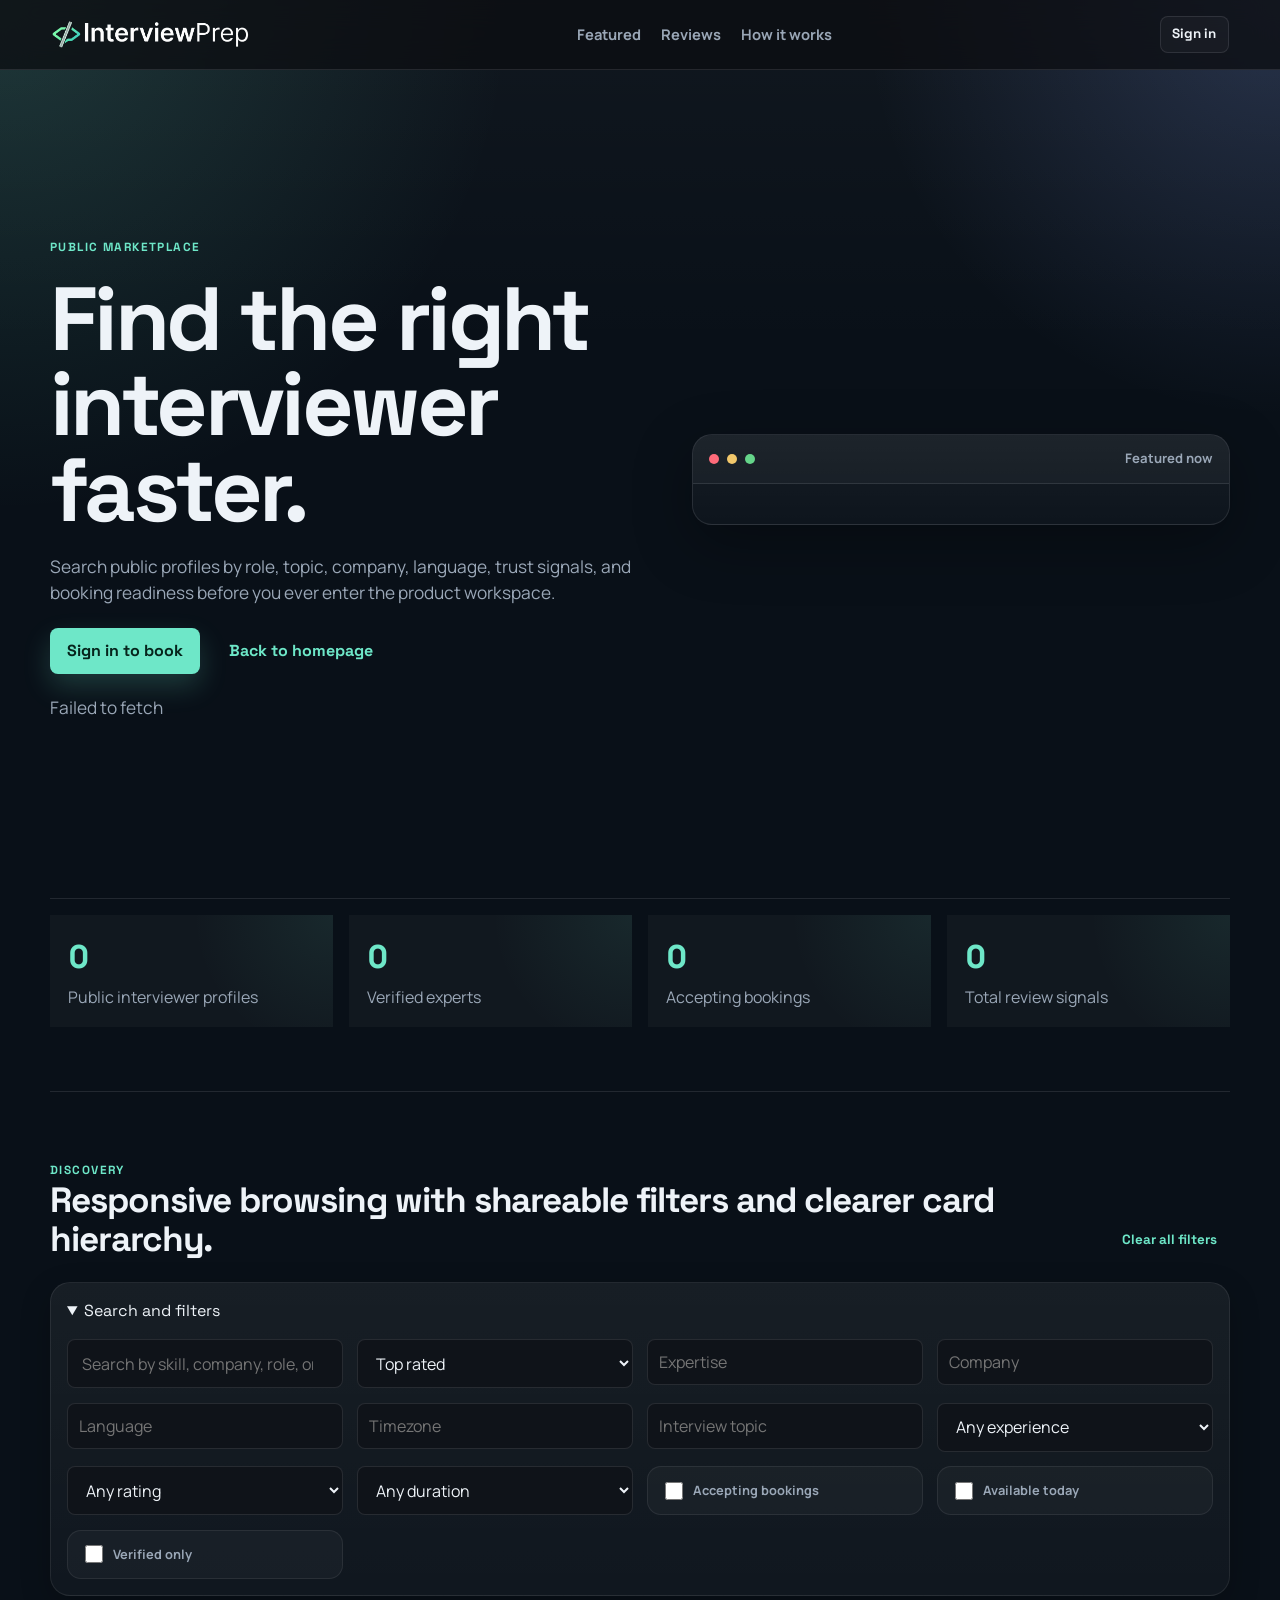
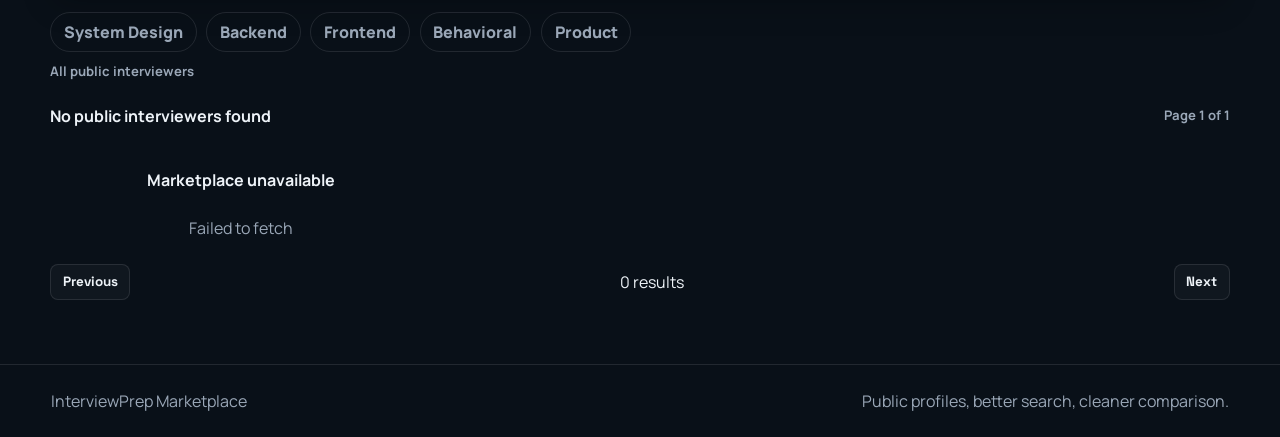
==== frontend/marketplace.html @ 0efba1d3 "implement marketplace polish and public platform improvements" ====
<!DOCTYPE html>
<html lang="en">
<head>
  <meta charset="UTF-8" />
  <meta name="viewport" content="width=device-width, initial-scale=1.0" />
  <title>InterviewPrep Marketplace | Browse Public Interviewers</title>
  <meta name="description" content="Search public interviewer profiles by expertise, company, language, availability, and trust signals." />
  <meta name="robots" content="index,follow" />
  <meta property="og:type" content="website" />
  <meta property="og:title" content="InterviewPrep Marketplace | Browse Public Interviewers" />
  <meta property="og:description" content="Search public interviewer profiles by expertise, company, language, availability, and trust signals." />
  <meta property="og:image" content="assets/brand/interviewprep-logo.png" />
  <meta name="twitter:card" content="summary_large_image" />
  <meta name="twitter:title" content="InterviewPrep Marketplace | Browse Public Interviewers" />
  <meta name="twitter:description" content="Search public interviewer profiles by expertise, company, language, availability, and trust signals." />
  <meta name="twitter:image" content="assets/brand/interviewprep-logo.png" />
  <link rel="canonical" href="https://interview-platform-frontend.onrender.com/marketplace.html" />
  <link rel="icon" type="image/png" sizes="32x32" href="assets/brand/favicon-32.png" />
  <link rel="apple-touch-icon" href="assets/brand/apple-touch-icon.png" />
  <link rel="preconnect" href="https://fonts.googleapis.com" />
  <link rel="preconnect" href="https://fonts.gstatic.com" crossorigin />
  <link rel="stylesheet" href="https://fonts.googleapis.com/css2?family=Manrope:wght@400;500;600;700;800&family=Space+Grotesk:wght@500;700&display=swap" />
  <link rel="stylesheet" href="css/style.css" />
</head>
<body class="public-shell public-marketplace-page">
  <header class="public-nav">
    <a class="brand" href="index.html" aria-label="InterviewPrep home">
      <img class="brand-logo brand-logo-nav" src="assets/brand/interviewprep-logo.png" alt="InterviewPrep" width="1503" height="236" />
    </a>
    <nav class="public-links" aria-label="Primary">
      <a href="index.html#featured">Featured</a>
      <a href="index.html#reviews">Reviews</a>
      <a href="index.html#how">How it works</a>
    </nav>
    <a class="btn btn-outline btn-sm" href="index.html#auth">Sign in</a>
  </header>

  <main>
    <section class="public-hero marketplace-hero">
      <div class="hero-copy">
        <div class="eyebrow">Public marketplace</div>
        <h1>Find the right interviewer faster.</h1>
        <p>Search public profiles by role, topic, company, language, trust signals, and booking readiness before you ever enter the product workspace.</p>
        <div class="hero-actions">
          <a class="btn btn-primary" href="index.html#auth">Sign in to book</a>
          <a class="btn btn-ghost" href="index.html">Back to homepage</a>
        </div>
        <p class="availability-muted" id="marketplace-hero-note">Loading public marketplace summary.</p>
      </div>
      <div class="hero-product landing-product-shell">
        <div class="preview-toolbar">
          <span></span><span></span><span></span>
          <strong>Featured now</strong>
        </div>
        <div class="preview-grid landing-preview-grid" id="marketplace-hero-preview"></div>
      </div>
    </section>

    <section class="public-band marketplace-stats-band">
      <div class="stats-grid marketplace-stat-grid">
        <div class="stat-card"><span id="marketplace-stat-public">0</span><p>Public interviewer profiles</p></div>
        <div class="stat-card"><span id="marketplace-stat-verified">0</span><p>Verified experts</p></div>
        <div class="stat-card"><span id="marketplace-stat-available">0</span><p>Accepting bookings</p></div>
        <div class="stat-card"><span id="marketplace-stat-reviews">0</span><p>Total review signals</p></div>
      </div>
    </section>

    <section class="public-band marketplace-results-band">
      <div class="section-heading split-heading">
        <div>
          <span class="eyebrow">Discovery</span>
          <h2>Responsive browsing with shareable filters and clearer card hierarchy.</h2>
        </div>
        <button class="btn btn-ghost btn-sm" type="button" onclick="clearMarketplaceFilters()">Clear all filters</button>
      </div>

      <details class="marketplace-filter-shell" open>
        <summary>Search and filters</summary>
        <div class="marketplace-filter-grid">
          <input id="marketplace-search" type="search" placeholder="Search by skill, company, role, or name" />
          <select id="marketplace-sort">
            <option value="top-rated">Top rated</option>
            <option value="most-experienced">Most experienced</option>
            <option value="most-active">Most active</option>
            <option value="newest">Newest</option>
          </select>
          <input id="filter-expertise" type="hidden" aria-label="Expertise" />
          <input id="filter-company" type="hidden" aria-label="Company" />
          <input id="filter-language" type="hidden" aria-label="Language" />
          <input id="filter-timezone" type="hidden" aria-label="Timezone" />
          <input id="filter-topic" type="hidden" aria-label="Interview topic" />
          <select id="filter-years">
            <option value="">Any experience</option>
            <option value="1">1+ years</option>
            <option value="3">3+ years</option>
            <option value="5">5+ years</option>
            <option value="8">8+ years</option>
            <option value="10">10+ years</option>
          </select>
          <select id="filter-rating">
            <option value="">Any rating</option>
            <option value="4">4+ stars</option>
            <option value="4.5">4.5+ stars</option>
            <option value="5">5 stars</option>
          </select>
          <select id="filter-duration">
            <option value="">Any duration</option>
            <option value="30">30 min</option>
            <option value="45">45 min</option>
            <option value="60">60 min</option>
          </select>
          <label class="check-row"><input id="filter-available" type="checkbox" /> Accepting bookings</label>
          <label class="check-row"><input id="filter-available-today" type="checkbox" /> Available today</label>
          <label class="check-row"><input id="filter-verified" type="checkbox" /> Verified only</label>
        </div>
      </details>

      <div class="marketplace-shortcuts" id="marketplace-shortcuts"></div>
      <div class="filter-chip-row" id="marketplace-active-filters"></div>

      <div class="marketplace-results-head">
        <strong id="marketplace-result-summary">Loading marketplace</strong>
        <span class="filter-match-note" id="marketplace-page-label">Page 1 of 1</span>
      </div>

      <div id="public-marketplace-grid" class="interviewer-grid marketplace-grid skeleton-grid"></div>

      <div class="pagination-row">
        <button class="btn btn-outline btn-sm" type="button" onclick="changeMarketplacePage(-1)">Previous</button>
        <span id="marketplace-page-label-bottom">Browse public interviewers</span>
        <button class="btn btn-outline btn-sm" type="button" onclick="changeMarketplacePage(1)">Next</button>
      </div>
    </section>
  </main>

  <footer class="public-footer">
    <span>InterviewPrep Marketplace</span>
    <span>Public profiles, better search, cleaner comparison.</span>
  </footer>

  <script src="js/env.js"></script>
  <script src="js/public-common.js"></script>
  <script src="js/formControls.js"></script>
  <script src="js/public-marketplace.js"></script>
</body>
</html>
---- frontend/css/style.css ----
*,
*::before,
*::after {
  box-sizing: border-box;
}

:root {
  --bg: #0c0e12;
  --surface: #141820;
  --surface-2: #1b212b;
  --surface-3: #222a35;
  --surface-4: #283140;
  --line: rgba(232, 238, 247, 0.11);
  --text: #eef3f8;
  --muted: #9aa7b7;
  --faint: #6f7b8c;
  --accent: #6ee7c8;
  --accent-2: #8aa7ff;
  --gold: #f2c86b;
  --danger: #ff6b7a;
  --success: #65d58a;
  --radius: 8px;
  --radius-lg: 14px;
  --transition-fast: 0.18s ease;
  --transition-base: 0.24s ease;
  --panel-padding: clamp(1rem, 1.2vw, 1.25rem);
  --shadow: 0 18px 60px rgba(0, 0, 0, 0.32);
  --shadow-soft: 0 10px 30px rgba(0, 0, 0, 0.22);
}

html {
  scroll-behavior: smooth;
}

body {
  margin: 0;
  min-height: 100vh;
  background:
    linear-gradient(180deg, rgba(110, 231, 200, 0.06), transparent 34rem),
    var(--bg);
  color: var(--text);
  font-family: Inter, system-ui, -apple-system, BlinkMacSystemFont, "Segoe UI", sans-serif;
  line-height: 1.5;
  overflow-x: hidden;
  text-rendering: optimizeLegibility;
}

body.shell-locked {
  overflow: hidden;
}

button,
input,
select,
textarea {
  font: inherit;
}

button,
a {
  -webkit-tap-highlight-color: transparent;
}

a {
  color: inherit;
  text-decoration: none;
}

h1,
h2,
h3,
p {
  margin: 0;
}

h1 {
  font-size: clamp(2.6rem, 7vw, 5.7rem);
  line-height: 0.95;
  letter-spacing: 0;
}

h2 {
  font-size: clamp(1.35rem, 3vw, 2.2rem);
  line-height: 1.12;
  letter-spacing: 0;
}

h3 {
  font-size: 1rem;
  letter-spacing: 0;
}

p,
small {
  color: var(--muted);
}

small {
  line-height: 1.45;
}

input,
select,
textarea {
  width: 100%;
  min-height: 44px;
  color: var(--text);
  background: #0f1319;
  border: 1px solid var(--line);
  border-radius: var(--radius);
  padding: 0.72rem 0.85rem;
  outline: none;
  transition: border-color var(--transition-fast), box-shadow var(--transition-fast), background var(--transition-fast);
}

textarea {
  min-height: 104px;
  resize: vertical;
}

input:focus,
select:focus,
textarea:focus {
  border-color: rgba(110, 231, 200, 0.7);
  box-shadow: 0 0 0 3px rgba(110, 231, 200, 0.12);
}

.password-field {
  position: relative;
}

.password-field input {
  padding-right: 3rem;
}

.password-toggle {
  position: absolute;
  top: 50%;
  right: 0.45rem;
  width: 38px;
  min-height: 38px;
  display: inline-grid;
  place-items: center;
  border: 0;
  border-radius: 999px;
  background: transparent;
  color: var(--muted);
  cursor: pointer;
  transform: translateY(-50%);
}

.password-toggle:hover,
.password-toggle:focus-visible,
.password-toggle[aria-pressed="true"] {
  color: var(--accent);
  background: rgba(255,255,255,0.07);
}

.password-toggle svg {
  width: 20px;
  height: 20px;
  fill: none;
  stroke: currentColor;
  stroke-linecap: round;
  stroke-linejoin: round;
  stroke-width: 1.8;
}

label {
  display: block;
  color: var(--muted);
  font-size: 0.8rem;
  font-weight: 700;
  margin-bottom: 0.38rem;
}

.btn {
  min-height: 40px;
  display: inline-flex;
  align-items: center;
  justify-content: center;
  gap: 0.45rem;
  padding: 0.62rem 1rem;
  border: 1px solid transparent;
  border-radius: var(--radius);
  color: var(--text);
  background: transparent;
  cursor: pointer;
  font-weight: 800;
  transition: transform var(--transition-fast), border-color var(--transition-fast), background var(--transition-fast), box-shadow var(--transition-fast), color var(--transition-fast), opacity var(--transition-fast);
  white-space: nowrap;
}

.btn:hover,
.icon-btn:hover,
.nav-link:hover,
.chip:hover,
.mini-interviewer:hover {
  transform: translateY(-1px);
}

.btn:focus-visible,
.icon-btn:focus-visible,
.nav-link:focus-visible,
.chip:focus-visible,
.bottom-nav button:focus-visible,
input:focus-visible,
select:focus-visible,
textarea:focus-visible {
  outline: 2px solid rgba(110, 231, 200, 0.72);
  outline-offset: 2px;
}

.btn:disabled,
.icon-btn:disabled,
.chip:disabled {
  cursor: not-allowed;
  opacity: 0.62;
  transform: none;
  box-shadow: none;
}

.btn-primary {
  background: var(--accent);
  color: #06241c;
  box-shadow: 0 12px 28px rgba(110, 231, 200, 0.2);
}

.btn-outline {
  border-color: var(--line);
  background: rgba(255, 255, 255, 0.03);
}

.btn-ghost {
  color: var(--accent);
}

.btn-danger {
  background: rgba(255, 107, 122, 0.16);
  color: #ff9aa4;
  border-color: rgba(255, 107, 122, 0.25);
}

.btn-success {
  background: rgba(101, 213, 138, 0.18);
  color: #a3efbc;
  border-color: rgba(101, 213, 138, 0.27);
}

.btn-sm {
  min-height: 34px;
  padding: 0.45rem 0.72rem;
  font-size: 0.84rem;
}

.btn-full {
  width: 100%;
}

.icon-btn {
  position: relative;
  width: 40px;
  height: 40px;
  display: inline-flex;
  align-items: center;
  justify-content: center;
  border: 1px solid var(--line);
  border-radius: var(--radius);
  background: rgba(255, 255, 255, 0.04);
  color: var(--text);
  cursor: pointer;
  transition: transform var(--transition-fast), border-color var(--transition-fast), background var(--transition-fast), color var(--transition-fast);
}

.btn-primary:hover,
.btn-primary:focus-visible {
  background: #84eed4;
  box-shadow: 0 14px 32px rgba(110, 231, 200, 0.24);
}

.btn-outline:hover,
.btn-outline:focus-visible,
.btn-ghost:hover,
.btn-ghost:focus-visible,
.icon-btn:hover,
.icon-btn:focus-visible,
.chip:hover,
.chip:focus-visible,
.nav-link:hover,
.nav-link:focus-visible {
  border-color: rgba(110, 231, 200, 0.24);
  background: rgba(255, 255, 255, 0.06);
}

.brand {
  display: inline-flex;
  align-items: center;
  gap: 0.7rem;
  font-weight: 900;
  min-width: 0;
}

.brand-logo,
.brand-logo-mark {
  display: block;
  object-fit: contain;
  max-width: 100%;
  flex-shrink: 0;
  image-rendering: -webkit-optimize-contrast;
}

.brand-logo-nav {
  width: clamp(152px, 16vw, 198px);
  height: auto;
}

.brand-logo-sidebar {
  width: min(188px, 100%);
  height: auto;
}

.brand-logo-auth {
  width: min(252px, 100%);
  height: auto;
}

.brand-logo-mark {
  width: 40px;
  height: 40px;
  border-radius: 0;
  box-shadow: none;
}

.brand-mark,
.avatar {
  width: 40px;
  height: 40px;
  display: inline-flex;
  align-items: center;
  justify-content: center;
  position: relative;
  overflow: hidden;
  flex-shrink: 0;
  border-radius: var(--radius);
  background: linear-gradient(135deg, var(--accent), var(--gold));
  color: #101217;
  font-weight: 900;
}

.avatar-fallback {
  width: 100%;
  height: 100%;
  display: inline-flex;
  align-items: center;
  justify-content: center;
}

.avatar img {
  position: absolute;
  inset: 0;
  width: 100%;
  height: 100%;
  object-fit: cover;
  display: block;
}

.avatar.large {
  width: 76px;
  height: 76px;
  font-size: 1.35rem;
}

.avatar-profile {
  width: 112px;
  height: 112px;
  border-radius: 18px;
  font-size: 1.65rem;
  box-shadow: 0 18px 36px rgba(0, 0, 0, 0.28), 0 0 0 1px rgba(255,255,255,0.08);
}

.avatar-booking {
  width: 72px;
  height: 72px;
  border-radius: 16px;
  font-size: 1.25rem;
}

.avatar-compact {
  width: 48px;
  height: 48px;
}

.eyebrow {
  color: var(--accent);
  text-transform: uppercase;
  font-size: 0.74rem;
  font-weight: 900;
  letter-spacing: 0.12em;
}

.badge {
  display: inline-flex;
  align-items: center;
  width: fit-content;
  border-radius: 999px;
  padding: 0.25rem 0.58rem;
  font-size: 0.72rem;
  font-weight: 900;
}

.badge-purple { background: rgba(138, 167, 255, 0.17); color: #b8c7ff; }
.badge-green { background: rgba(101, 213, 138, 0.17); color: #a1efbb; }
.badge-yellow { background: rgba(242, 200, 107, 0.17); color: #f6d895; }
.badge-red { background: rgba(255, 107, 122, 0.17); color: #ffa2ac; }
.badge-gray { background: rgba(154, 167, 183, 0.13); color: #c1c9d4; }

.alert {
  display: none;
  padding: 0.75rem 0.85rem;
  border-radius: var(--radius);
  border: 1px solid var(--line);
  margin-bottom: 1rem;
}

.alert.show {
  display: block;
}

.alert-error { color: #ffadb6; background: rgba(255, 107, 122, 0.12); border-color: rgba(255, 107, 122, 0.25); }
.alert-success { color: #a9f0c1; background: rgba(101, 213, 138, 0.11); border-color: rgba(101, 213, 138, 0.24); }

.spinner {
  width: 16px;
  height: 16px;
  border: 2px solid rgba(0, 0, 0, 0.18);
  border-top-color: currentColor;
  border-radius: 50%;
  animation: spin 0.7s linear infinite;
}

@keyframes spin { to { transform: rotate(360deg); } }

/* Public page */
.public-shell {
  overflow-x: hidden;
}

.public-nav {
  position: sticky;
  top: 0;
  z-index: 20;
  display: flex;
  align-items: center;
  justify-content: space-between;
  gap: 1rem;
  padding: 1rem clamp(1rem, 4vw, 4rem);
  backdrop-filter: blur(16px);
  background: rgba(12, 14, 18, 0.76);
  border-bottom: 1px solid var(--line);
}

.public-links {
  display: flex;
  gap: 1.25rem;
  color: var(--muted);
  font-weight: 700;
  font-size: 0.92rem;
}

.public-hero,
.public-band,
.auth-section {
  width: min(1180px, calc(100% - 2rem));
  margin: 0 auto;
}

.public-hero {
  min-height: calc(100vh - 72px);
  display: grid;
  grid-template-columns: minmax(0, 1.05fr) minmax(320px, 0.95fr);
  gap: 3rem;
  align-items: center;
  padding: 5rem 0;
}

.hero-copy {
  display: grid;
  gap: 1.35rem;
}

.hero-copy p {
  max-width: 660px;
  font-size: 1.08rem;
}

.hero-actions,
.hero-metrics,
.topbar-actions,
.session-actions,
.card-actions,
.pagination-row {
  display: flex;
  align-items: center;
  gap: 0.75rem;
  flex-wrap: wrap;
}

.pagination-row {
  justify-content: space-between;
}

.hero-metrics {
  padding-top: 1rem;
  color: var(--muted);
}

.hero-metrics strong {
  color: var(--text);
  margin-right: 0.3rem;
}

.hero-product,
.auth-card,
.panel,
.featured-card,
.pricing-row > div,
.session-card,
.interviewer-card,
.modal-card {
  background: linear-gradient(180deg, rgba(255,255,255,0.055), rgba(255,255,255,0.025));
  border: 1px solid var(--line);
  border-radius: var(--radius);
  box-shadow: var(--shadow);
}

.panel,
.session-card,
.interviewer-card,
.featured-card,
.pricing-row > div,
.notification-item,
.mini-interviewer,
.mini-card,
.availability-form-card,
.availability-content-card,
.availability-slot-card,
.availability-preference-card,
.availability-summary-card,
.availability-item,
.booking-selection-banner,
.booking-date-card,
.booking-slot-day-card,
.booking-slot-card,
.booking-success-card,
.meeting-fallback-card,
.meeting-meta-card,
.stat-card,
.confirm-box {
  transition: transform var(--transition-base), border-color var(--transition-base), box-shadow var(--transition-base), background var(--transition-base);
}

.session-card:hover,
.interviewer-card:hover,
.notification-item:hover,
.mini-interviewer:hover,
.mini-card:hover,
.booking-date-card:hover,
.booking-slot-card:hover,
.availability-item:hover {
  transform: translateY(-2px);
  border-color: rgba(110, 231, 200, 0.18);
  box-shadow: var(--shadow-soft);
}

.hero-product {
  overflow: hidden;
}

.preview-toolbar {
  display: flex;
  align-items: center;
  gap: 0.5rem;
  padding: 0.9rem 1rem;
  border-bottom: 1px solid var(--line);
  background: rgba(255,255,255,0.03);
}

.preview-toolbar span {
  width: 10px;
  height: 10px;
  border-radius: 50%;
  background: var(--danger);
}

.preview-toolbar span:nth-child(2) { background: var(--gold); }
.preview-toolbar span:nth-child(3) { background: var(--success); }
.preview-toolbar strong { margin-left: auto; font-size: 0.82rem; color: var(--muted); }

.preview-grid {
  display: grid;
  gap: 1rem;
  padding: 1.25rem;
}

.preview-profile {
  display: flex;
  align-items: center;
  gap: 0.85rem;
}

.preview-tags,
.tag-row,
.topic-chip-row {
  display: flex;
  flex-wrap: wrap;
  gap: 0.45rem;
}

.preview-tags span,
.tag-row span,
.topic-chip-row span {
  border: 1px solid var(--line);
  border-radius: 999px;
  padding: 0.28rem 0.6rem;
  color: var(--muted);
  background: rgba(255,255,255,0.03);
  font-size: 0.78rem;
  font-weight: 800;
}

.preview-slots,
.type-grid,
.slot-grid,
.featured-grid,
.steps-grid,
.stats-grid,
.interviewer-grid,
.session-grid {
  display: grid;
  gap: 1rem;
}

.preview-slots {
  grid-template-columns: repeat(3, 1fr);
}

.preview-slots button,
.slot-grid button,
.type-card {
  min-height: 48px;
  border: 1px solid var(--line);
  border-radius: var(--radius);
  background: rgba(255,255,255,0.04);
  color: var(--text);
  cursor: pointer;
  font-weight: 800;
}

.preview-slots button.active,
.slot-grid button:hover,
.type-card:hover {
  border-color: var(--accent);
  color: var(--accent);
}

.type-card.active {
  border-color: var(--accent);
  color: var(--accent);
  background: rgba(110, 231, 200, 0.08);
}

.preview-summary {
  display: flex;
  justify-content: space-between;
  padding: 1rem;
  background: rgba(110, 231, 200, 0.08);
  border-radius: var(--radius);
}

.public-band {
  padding: 4rem 0;
  border-top: 1px solid var(--line);
}

.section-heading {
  max-width: 720px;
  display: grid;
  gap: 0.55rem;
  margin-bottom: 1.5rem;
}

.featured-grid,
.steps-grid {
  grid-template-columns: repeat(3, minmax(0, 1fr));
}

.steps-grid {
  grid-template-columns: repeat(4, minmax(0, 1fr));
}

.featured-card,
.steps-grid > div,
.pricing-row > div {
  padding: 1.25rem;
}

.steps-grid strong {
  color: var(--gold);
  font-size: 1.5rem;
}

.pricing-row {
  display: grid;
  grid-template-columns: 1fr 1fr;
  gap: 1rem;
}

.pricing-row div {
  display: grid;
  gap: 0.35rem;
}

.auth-section {
  display: grid;
  grid-template-columns: 0.8fr 1fr;
  gap: 2rem;
  align-items: start;
  padding: 4rem 0;
  border-top: 1px solid var(--line);
}

.auth-copy {
  display: grid;
  gap: 0.75rem;
  position: sticky;
  top: 6rem;
}

.auth-card {
  padding: 1.2rem;
}

.auth-brand {
  display: grid;
  place-items: center;
  padding: 0 0 0.85rem;
  margin-bottom: 0.1rem;
}

.tab-bar {
  display: grid;
  grid-template-columns: 1fr 1fr;
  gap: 0.4rem;
  background: rgba(255,255,255,0.04);
  border-radius: var(--radius);
  padding: 0.35rem;
  margin-bottom: 1rem;
}

.tab-btn {
  min-height: 40px;
  border: 0;
  border-radius: var(--radius);
  color: var(--muted);
  background: transparent;
  cursor: pointer;
  font-weight: 900;
}

.tab-btn.active {
  background: var(--surface-3);
  color: var(--text);
}

.tab-panel {
  display: none;
}

.tab-panel.active {
  display: block;
}

.form-grid {
  display: grid;
  grid-template-columns: 1fr 1fr;
  gap: 1rem;
}

.form-group {
  margin-bottom: 1rem;
}

.form-footer {
  margin-top: 1rem;
}

.form-footer a {
  color: var(--accent);
  font-weight: 800;
}

.faq-band details {
  border-top: 1px solid var(--line);
  padding: 1rem 0;
}

.faq-band summary {
  cursor: pointer;
  font-weight: 900;
}

.public-footer {
  display: flex;
  justify-content: space-between;
  gap: 1rem;
  color: var(--muted);
  border-top: 1px solid var(--line);
  padding: 1.5rem clamp(1rem, 4vw, 4rem);
}

/* Dashboard */
.app-shell {
  display: flex;
}

.sidebar {
  width: 260px;
  height: 100vh;
  position: sticky;
  top: 0;
  display: flex;
  flex-direction: column;
  gap: 1.25rem;
  padding: 1rem;
  background: rgba(20, 24, 32, 0.92);
  border-right: 1px solid var(--line);
  backdrop-filter: blur(22px);
}

.side-brand {
  width: 100%;
  padding: 0.1rem 0.15rem 0.5rem;
}

.nav-menu {
  display: grid;
  gap: 0.35rem;
}

.nav-link {
  min-height: 42px;
  display: flex;
  align-items: center;
  border: 1px solid transparent;
  border-radius: var(--radius);
  color: var(--muted);
  background: transparent;
  padding: 0.7rem 0.8rem;
  cursor: pointer;
  font-weight: 800;
  text-align: left;
  transition: transform var(--transition-fast), border-color var(--transition-fast), background var(--transition-fast), color var(--transition-fast);
}

.nav-link.active,
.nav-link:hover {
  background: rgba(110, 231, 200, 0.1);
  color: var(--accent);
  border-color: rgba(110, 231, 200, 0.16);
}

.sidebar-bottom {
  margin-top: auto;
  display: grid;
  gap: 0.75rem;
}

.sidebar-user-info {
  display: grid;
  gap: 0.28rem;
  color: var(--muted);
  word-break: break-word;
}

.sidebar-profile-card {
  display: flex;
  align-items: center;
  gap: 0.75rem;
}

.sidebar-profile-copy {
  min-width: 0;
  display: grid;
  gap: 0.28rem;
}

.sidebar-profile-copy strong,
.profile-avatar-copy strong {
  color: var(--text);
}

.dashboard-main {
  flex: 1;
  min-width: 0;
  padding: 1.4rem;
  max-width: calc(100vw - 260px);
}

.topbar,
.section-title,
.panel-head {
  display: flex;
  align-items: center;
  justify-content: space-between;
  gap: 1rem;
}

.topbar {
  position: sticky;
  top: 0;
  z-index: 10;
  padding: 0.9rem 0 1.25rem;
  backdrop-filter: blur(14px);
  background: rgba(12, 14, 18, 0.78);
}

.topbar-brand {
  display: inline-flex;
  align-items: center;
  justify-content: center;
  flex: 0 0 auto;
  margin-right: 0.1rem;
}

.topbar-copy {
  min-width: 0;
  flex: 1 1 auto;
}

.topbar-actions {
  justify-content: flex-end;
}

.topbar.compact {
  justify-content: flex-end;
}

.topbar.compact .topbar-copy {
  display: none;
}

.topbar h1,
.section-title h1 {
  font-size: clamp(1.55rem, 4vw, 2.6rem);
  line-height: 1.05;
}

#unread-badge:not(:empty) {
  position: absolute;
  top: -6px;
  right: -6px;
  min-width: 20px;
  height: 20px;
  display: inline-flex;
  align-items: center;
  justify-content: center;
  border-radius: 999px;
  background: var(--danger);
  color: white;
  font-size: 0.72rem;
  font-weight: 900;
}

.notification-panel {
  position: absolute;
  top: 64px;
  right: 0;
  width: min(360px, calc(100vw - 2rem));
  display: none;
  padding: 0.65rem;
  border: 1px solid var(--line);
  border-radius: var(--radius);
  background: var(--surface);
  box-shadow: var(--shadow);
  max-height: min(70vh, 520px);
  overflow: hidden;
  z-index: 20;
}

.notification-panel.open {
  display: block;
}

.notification-head {
  display: flex;
  align-items: center;
  justify-content: space-between;
  gap: 0.6rem;
  padding-bottom: 0.55rem;
  border-bottom: 1px solid var(--line);
}

.notification-actions {
  display: inline-flex;
  align-items: center;
  gap: 0.35rem;
}

.icon-btn.icon-btn-sm {
  width: 32px;
  height: 32px;
  font-size: 0.95rem;
}

.notification-scroll {
  margin-top: 0.55rem;
  display: grid;
  gap: 0.55rem;
  max-height: min(62vh, 460px);
  overflow: auto;
  padding-right: 0.15rem;
}

.notification-group {
  display: grid;
  gap: 0.45rem;
}

.notification-group-title {
  font-size: 0.78rem;
  font-weight: 700;
  letter-spacing: 0;
  text-transform: uppercase;
  color: var(--muted);
}

.notification-item {
  display: grid;
  grid-template-columns: 24px minmax(0, 1fr) auto;
  gap: 0.15rem 0.6rem;
  align-items: start;
  text-align: left;
  border: 1px solid var(--line);
  border-radius: var(--radius);
  padding: 0.75rem;
  color: var(--text);
  background: rgba(255,255,255,0.03);
  cursor: pointer;
}

.notification-item .notification-glyph {
  width: 24px;
  height: 24px;
  display: inline-flex;
  align-items: center;
  justify-content: center;
  color: var(--muted);
}

.notification-item .notification-copy {
  display: grid;
  gap: 0.15rem;
  min-width: 0;
}

.notification-item .notification-copy strong {
  white-space: nowrap;
  overflow: hidden;
  text-overflow: ellipsis;
}

.notification-item .notification-copy span {
  color: var(--muted);
  font-size: 0.86rem;
  overflow-wrap: anywhere;
}

.notification-item .notification-time {
  color: var(--muted);
  font-size: 0.78rem;
  white-space: nowrap;
}

.notification-item.unread {
  border-color: rgba(110, 231, 200, 0.35);
}

.dashboard-section {
  display: grid;
  gap: 1.15rem;
  min-width: 0;
  animation: viewFade 0.18s ease both;
}

.dashboard-section[hidden] {
  display: none !important;
}

@keyframes viewFade {
  from { opacity: 0; transform: translateY(6px); }
  to { opacity: 1; transform: translateY(0); }
}

.stats-grid {
  grid-template-columns: repeat(4, minmax(0, 1fr));
}

.stat-card {
  min-height: 112px;
  display: grid;
  align-content: center;
  gap: 0.35rem;
  padding: 1.05rem 1.1rem;
  background:
    radial-gradient(circle at top right, rgba(110, 231, 200, 0.08), transparent 46%),
    rgba(255,255,255,0.03);
}

.stat-card span {
  color: var(--accent);
  font-size: 2rem;
  font-weight: 900;
}

.content-grid,
.booking-layout {
  display: grid;
  grid-template-columns: minmax(0, 1fr) minmax(0, 1fr);
  gap: 1.1rem;
}

.meeting-layout {
  display: grid;
  grid-template-columns: minmax(0, 1.7fr) minmax(300px, 0.9fr);
  gap: 1rem;
}

.panel {
  padding: var(--panel-padding);
  min-width: 0;
}

.interviewer-row {
  display: grid;
  gap: 0.8rem;
}

.mini-interviewer,
.mini-card {
  display: flex;
  align-items: center;
  gap: 0.8rem;
  width: 100%;
  border: 1px solid var(--line);
  border-radius: var(--radius);
  background: rgba(255,255,255,0.03);
  color: var(--text);
  padding: 0.75rem;
  cursor: pointer;
  text-align: left;
}

.mini-interviewer .mini-interviewer-copy,
.mini-card {
  display: grid;
}

.mini-interviewer-copy,
.sidebar-profile-copy,
.profile-avatar-copy {
  overflow: hidden;
}

.recommendation-loading-note {
  display: grid;
  gap: 0.22rem;
  margin-bottom: 0.65rem;
}

.recommendation-loading-note strong {
  font-size: 0.9rem;
}

.recommendation-loading-note p {
  margin: 0;
  font-size: 0.8rem;
}

.recommendation-card .mini-interviewer-copy {
  display: grid;
  gap: 0.12rem;
}

.recommendation-meta {
  display: flex;
  align-items: center;
  gap: 0.42rem;
  flex-wrap: wrap;
}

.recommendation-rank,
.recommendation-availability,
.recommendation-verified {
  border-radius: 999px;
  padding: 0.12rem 0.45rem;
  font-size: 0.72rem;
  font-weight: 800;
}

.recommendation-rank {
  color: #d8e5ff;
  background: rgba(138, 167, 255, 0.18);
}

.recommendation-availability {
  color: #a6f1df;
  background: rgba(110, 231, 200, 0.16);
}

.recommendation-availability.is-muted {
  color: var(--muted);
  background: rgba(255,255,255,0.08);
}

.recommendation-verified {
  color: #b7f1c7;
  background: rgba(101, 213, 138, 0.14);
}

.progress-list {
  display: grid;
  gap: 0.9rem;
}

.progress-list > div {
  display: grid;
  grid-template-columns: 120px 1fr 48px;
  align-items: center;
  gap: 0.75rem;
}

.progress-track {
  height: 10px;
  overflow: hidden;
  border-radius: 999px;
  background: rgba(255,255,255,0.08);
}

.progress-track i {
  display: block;
  height: 100%;
  border-radius: inherit;
  background: linear-gradient(90deg, var(--accent), var(--gold));
}

.filter-panel {
  display: grid;
  position: relative;
  z-index: 8;
  grid-template-columns: minmax(220px, 2fr) repeat(5, minmax(140px, 1fr));
  gap: 0.7rem;
  align-items: start;
  padding: 0.95rem;
  border: 1px solid var(--line);
  border-radius: var(--radius);
  background: rgba(255,255,255,0.03);
  overflow: visible;
}

.filter-toolbar {
  display: flex;
  align-items: center;
  justify-content: space-between;
  gap: 0.85rem;
  margin-bottom: 0.65rem;
  flex-wrap: wrap;
}

.filter-toolbar-main,
.filter-toolbar-actions {
  display: flex;
  align-items: center;
  gap: 0.65rem;
}

.filter-match-note {
  color: var(--muted);
  font-size: 0.82rem;
  font-weight: 700;
}

.filter-panel-head,
.filter-panel-backdrop {
  display: none;
}

.filter-chip-row {
  display: flex;
  flex-wrap: nowrap;
  overflow-x: auto;
  padding-bottom: 0.35rem;
  gap: 0.55rem;
  margin-bottom: 0.75rem;
  scrollbar-width: thin;
}

.filter-chip-row.empty {
  display: none;
}

.filter-chip-row .chip {
  max-width: min(38ch, calc(100vw - 3rem));
  overflow: hidden;
  text-overflow: ellipsis;
  white-space: nowrap;
}

.search-suggestions {
  position: absolute;
  z-index: 35;
  top: calc(100% + 0.35rem);
  left: 0;
  right: 0;
  max-height: 260px;
  overflow-y: auto;
  display: none;
  gap: 0.35rem;
  padding: 0.35rem;
  border: 1px solid var(--line);
  border-radius: var(--radius);
  background: #10161e;
  box-shadow: 0 18px 44px rgba(0, 0, 0, 0.32);
}

.search-suggestions:not([hidden]) {
  display: grid;
}

.discover-search-group {
  position: relative;
  grid-column: 1 / span 2;
}

.discover-search-group > input {
  width: 100%;
}

.filter-panel-mobile-actions {
  display: none;
}

.search-suggestion-item {
  width: 100%;
  display: flex;
  align-items: center;
  justify-content: space-between;
  gap: 0.8rem;
  padding: 0.7rem 0.85rem;
  border: 0;
  border-radius: var(--radius);
  background: transparent;
  color: var(--text);
  cursor: pointer;
  text-align: left;
}

.search-suggestion-item span {
  color: var(--muted);
  text-transform: capitalize;
  font-size: 0.82rem;
}

.search-suggestion-item:hover,
.search-suggestion-item:focus-visible {
  background: rgba(255,255,255,0.05);
}

.subtle span {
  background: rgba(255,255,255,0.04);
}

.admin-only {
  display: none;
}

.badge-gold {
  background: rgba(242, 200, 107, 0.18);
  color: #f6d895;
}

.profile-modal-actions {
  display: grid;
  gap: 0.7rem;
  margin-top: 1rem;
}

.resume-card,
.resource-item,
.admin-list-item,
.admin-table-row,
.prep-track-card {
  display: flex;
  align-items: flex-start;
  justify-content: space-between;
  gap: 1rem;
  padding: 0.95rem 1rem;
  border: 1px solid var(--line);
  border-radius: var(--radius);
  background: rgba(255,255,255,0.03);
}

.resource-list,
.admin-list,
.admin-table,
.prep-section-block {
  display: grid;
  gap: 0.85rem;
}

.prep-track-grid {
  display: grid;
  grid-template-columns: repeat(3, minmax(0, 1fr));
  gap: 0.85rem;
}

.prep-track-grid > .empty-state {
  grid-column: 1 / -1;
}

.prep-track-card,
.resource-item,
.resume-card {
  flex-direction: column;
}

.prep-summary-grid {
  display: grid;
  grid-template-columns: repeat(2, minmax(0, 1fr));
  gap: 0.8rem;
  margin-bottom: 0.9rem;
}

.prep-summary-card,
.prep-resume-tip {
  border: 1px solid var(--line);
  border-radius: var(--radius);
  background: rgba(255,255,255,0.03);
  padding: 0.85rem 0.9rem;
  display: grid;
  gap: 0.45rem;
}

.prep-resume-tip p {
  margin: 0;
}

.resume-history-wrap {
  display: grid;
  gap: 0.55rem;
}

.resume-history-list,
.prep-roadmap-list,
.prep-mini-bars {
  display: grid;
  gap: 0.55rem;
}

.resume-history-item,
.prep-roadmap-item,
.prep-intel-card {
  border: 1px solid var(--line);
  border-radius: var(--radius);
  background: rgba(255,255,255,0.03);
  padding: 0.75rem 0.8rem;
}

.resume-history-item {
  display: flex;
  align-items: center;
  justify-content: space-between;
  gap: 0.75rem;
  flex-wrap: wrap;
}

.resume-history-item.active {
  border-color: rgba(101, 213, 138, 0.42);
  background: rgba(101, 213, 138, 0.08);
}

.prep-intel-score-grid {
  display: grid;
  grid-template-columns: repeat(4, minmax(0, 1fr));
  gap: 0.7rem;
}

.prep-intel-columns,
.prep-history-columns,
.prep-intel-reco-grid {
  display: grid;
  grid-template-columns: repeat(2, minmax(0, 1fr));
  gap: 0.75rem;
  margin-top: 0.75rem;
}

.prep-intel-card {
  display: grid;
  gap: 0.55rem;
}

.prep-intel-metric span {
  font-size: 1.18rem;
  font-weight: 800;
}

.prep-mini-bar {
  display: grid;
  grid-template-columns: minmax(0, 1fr) minmax(120px, 2fr) auto;
  gap: 0.6rem;
  align-items: center;
}

.prep-mini-bar div {
  height: 8px;
  border-radius: 999px;
  background: rgba(255,255,255,0.07);
  overflow: hidden;
}

.prep-mini-bar i {
  display: block;
  height: 100%;
  border-radius: inherit;
  background: linear-gradient(90deg, rgba(110, 231, 200, 0.95), rgba(138, 167, 255, 0.95));
}

.resume-jd-actions {
  display: flex;
  align-items: center;
  gap: 0.6rem;
  flex-wrap: wrap;
}

.hidden-file-input {
  position: absolute;
  width: 1px;
  height: 1px;
  opacity: 0;
  pointer-events: none;
}

.prep-jd-result-grid {
  display: grid;
  grid-template-columns: repeat(2, minmax(0, 1fr));
  gap: 0.65rem;
}

.prep-jd-result-grid > div {
  border: 1px solid var(--line);
  border-radius: 12px;
  padding: 0.65rem;
  background: rgba(255,255,255,0.02);
}

.prep-jd-result-grid p {
  margin: 0.35rem 0 0;
  color: var(--muted);
}

.prep-resource-list {
  grid-template-columns: repeat(2, minmax(0, 1fr));
}

.prep-card {
  gap: 0.72rem;
}

.prep-card-head,
.prep-resource-foot {
  display: flex;
  align-items: center;
  justify-content: space-between;
  gap: 0.6rem;
  flex-wrap: wrap;
}

.prep-action-label {
  display: inline-flex;
  align-items: center;
  min-height: 30px;
  border: 1px solid var(--line);
  border-radius: 999px;
  padding: 0.2rem 0.62rem;
  color: var(--text);
  background: rgba(255,255,255,0.04);
  font-size: 0.78rem;
  font-weight: 800;
}

.prep-progress-row {
  display: grid;
  grid-template-columns: minmax(0, 1fr) auto;
  align-items: center;
  gap: 0.6rem;
  color: var(--muted);
  font-size: 0.82rem;
  font-weight: 800;
}

.prep-progress {
  height: 9px;
  border-radius: 999px;
  overflow: hidden;
  background: rgba(255,255,255,0.08);
}

.prep-progress i {
  display: block;
  height: 100%;
  border-radius: inherit;
  background: linear-gradient(90deg, rgba(110, 231, 200, 0.95), rgba(138, 167, 255, 0.95));
}

.prep-resource-card.quick-win {
  border-color: rgba(101, 213, 138, 0.36);
  background: linear-gradient(180deg, rgba(101, 213, 138, 0.1), rgba(255,255,255,0.03));
}

.prep-skeleton-grid {
  display: grid;
  grid-template-columns: repeat(2, minmax(0, 1fr));
  gap: 0.8rem;
}

.admin-section-head {
  align-items: center;
}

.admin-stats-grid {
  grid-template-columns: repeat(6, minmax(0, 1fr));
}

.admin-stat-card {
  background:
    linear-gradient(180deg, rgba(138, 167, 255, 0.12), transparent),
    rgba(255,255,255,0.03);
}

.admin-stat-card small {
  color: var(--muted);
  font-size: 0.74rem;
}

.admin-panel {
  background:
    linear-gradient(180deg, rgba(138, 167, 255, 0.08), transparent 12rem),
    rgba(255,255,255,0.03);
}

.admin-analytics-stack {
  display: grid;
  gap: 1rem;
}

.admin-analytics-section {
  display: grid;
  gap: 0.75rem;
}

.admin-analytics-section h3,
.admin-topic-title {
  margin: 0;
  font-size: 0.9rem;
  color: var(--muted);
  letter-spacing: 0.02em;
}

.admin-analytics-copy {
  display: grid;
  grid-template-columns: repeat(3, minmax(0, 1fr));
  gap: 0.75rem;
}

.admin-analytics-metric,
.admin-topic-bar,
.public-profile-detail-card,
.trust-card,
.public-slot-card,
.public-review-card,
.admin-moderation-card {
  border: 1px solid var(--line);
  border-radius: var(--radius);
  background: rgba(255,255,255,0.03);
}

.admin-analytics-metric {
  display: grid;
  gap: 0.3rem;
  padding: 0.9rem;
}

.admin-analytics-metric span,
.admin-table-meta span {
  color: var(--muted);
}

.admin-topic-bars,
.public-review-grid,
.public-slot-list,
.public-profile-detail-grid,
.trust-grid {
  display: grid;
  gap: 0.85rem;
}

.admin-topic-bar {
  display: grid;
  grid-template-columns: minmax(0, 1fr) minmax(120px, 2fr) auto;
  gap: 0.75rem;
  align-items: center;
  padding: 0.8rem 0.9rem;
}

.admin-topic-bar div {
  height: 10px;
  border-radius: 999px;
  background: rgba(255,255,255,0.05);
  overflow: hidden;
}

.admin-topic-bar i {
  display: block;
  height: 100%;
  border-radius: inherit;
  background: linear-gradient(90deg, var(--accent), rgba(138, 167, 255, 0.9));
}

.admin-table-shell {
  display: grid;
  gap: 0.9rem;
}

.admin-table-meta {
  display: flex;
  align-items: center;
  justify-content: space-between;
  gap: 0.75rem;
}

.admin-inline-filters,
.profile-link-row,
.public-profile-hero-head,
.public-review-head,
.public-review-identity {
  display: flex;
  align-items: center;
  gap: 0.75rem;
  flex-wrap: wrap;
}

.admin-inline-filters .input {
  flex: 1 1 180px;
}

.admin-loading-note,
.moderation-hint {
  margin: 0;
  color: var(--muted);
  font-size: 0.82rem;
}

.admin-moderation-grid {
  display: grid;
  grid-template-columns: repeat(2, minmax(0, 1fr));
  gap: 1rem;
}

.admin-moderation-card {
  display: grid;
  gap: 0.9rem;
  padding: 1rem;
}

.admin-table-row {
  align-items: center;
}

.admin-row-main {
  display: grid;
  gap: 0.45rem;
  min-width: 0;
}

.admin-row-head {
  display: flex;
  align-items: center;
  justify-content: space-between;
  gap: 0.55rem;
  flex-wrap: wrap;
}

.admin-note-chip {
  margin: 0;
  padding: 0.5rem 0.65rem;
  border: 1px solid var(--line);
  border-radius: 10px;
  background: rgba(255,255,255,0.02);
  font-size: 0.82rem;
}

.admin-topic-feedback-grid,
.public-topic-feedback-grid {
  display: grid;
  gap: 0.6rem;
}

.admin-topic-feedback-card,
.public-topic-feedback-card {
  border: 1px solid var(--line);
  border-radius: 10px;
  padding: 0.65rem 0.75rem;
  background: rgba(255,255,255,0.02);
}

.admin-topic-feedback-card summary,
.public-topic-feedback-card summary {
  cursor: pointer;
  display: flex;
  align-items: center;
  justify-content: space-between;
  gap: 0.6rem;
  font-weight: 600;
}

.admin-topic-feedback-card p,
.public-topic-feedback-card p {
  margin: 0.5rem 0 0;
  color: var(--muted);
  font-size: 0.85rem;
}

.moderation-form-grid {
  display: grid;
  gap: 0.85rem;
}

.moderation-summary-list {
  display: grid;
  gap: 0.6rem;
}

.moderation-summary-list > div {
  display: flex;
  align-items: flex-start;
  justify-content: space-between;
  gap: 0.75rem;
  padding: 0.65rem 0.7rem;
  border: 1px solid var(--line);
  border-radius: 10px;
  background: rgba(255,255,255,0.02);
}

.moderation-summary-list span {
  color: var(--muted);
  font-size: 0.82rem;
}

.admin-workspace-active .sidebar {
  background:
    linear-gradient(180deg, rgba(138, 167, 255, 0.12), transparent 18rem),
    #10141b;
}

.admin-workspace-active .topbar,
.admin-workspace-active .panel,
.admin-workspace-active .section-title {
  border-color: rgba(138, 167, 255, 0.14);
}

.bottom-nav.hidden {
  display: none;
}

.public-profile-shell {
  width: min(1180px, calc(100vw - 2rem));
  margin: 0 auto;
  padding: 1.4rem 0 3rem;
}

.public-profile-wrap,
.public-profile-hero,
.public-profile-card,
.public-profile-copy {
  display: grid;
  gap: 1rem;
}

.public-profile-card {
  padding: 1.25rem;
  border: 1px solid var(--line);
  border-radius: var(--radius-lg);
  background:
    linear-gradient(180deg, rgba(138, 167, 255, 0.08), transparent 14rem),
    rgba(255,255,255,0.03);
  box-shadow: var(--shadow-soft);
}

.public-profile-head {
  display: grid;
  grid-template-columns: auto minmax(0, 1fr);
  gap: 1rem;
  align-items: center;
}

.public-profile-bio {
  max-width: 68ch;
}

.public-profile-sections {
  margin-top: 1.1rem;
}

.public-profile-actions {
  display: flex;
  flex-wrap: wrap;
  gap: 0.6rem;
}

.public-profile-detail-grid {
  grid-template-columns: repeat(2, minmax(0, 1fr));
}

.trust-grid {
  grid-template-columns: repeat(3, minmax(0, 1fr));
}

.public-profile-detail-card,
.trust-card,
.public-slot-card,
.public-review-card {
  padding: 0.95rem 1rem;
}

.public-profile-detail-card,
.trust-card {
  display: grid;
  gap: 0.45rem;
}

.public-profile-detail-card p,
.trust-card p {
  margin: 0;
}

.public-slot-list {
  grid-template-columns: repeat(2, minmax(0, 1fr));
}

.public-slot-card {
  display: grid;
  gap: 0.25rem;
}

.public-review-grid {
  grid-template-columns: repeat(2, minmax(0, 1fr));
}

.public-review-card {
  display: grid;
  gap: 0.9rem;
}

.share-rail {
  display: grid;
  grid-template-columns: repeat(3, minmax(0, 1fr));
  gap: 0.6rem;
}

.public-review-section .panel-head {
  margin-bottom: 0.35rem;
}

.public-review-identity {
  align-items: flex-start;
}

.public-profile-toast {
  position: fixed;
  right: 1rem;
  bottom: 1rem;
  z-index: 100;
  transform: translateY(12px);
  opacity: 0;
  pointer-events: none;
  transition: transform 0.18s ease, opacity 0.18s ease;
}

.public-profile-toast.show {
  transform: translateY(0);
  opacity: 1;
}

.filter-panel > input,
.filter-panel > select,
.filter-panel > .chip-combobox {
  min-width: 0;
}

.profile-form {
  display: grid;
  gap: 1rem;
  margin-top: 1rem;
  min-width: 0;
}

.profile-form > *,
.profile-management-card > *,
.role-option > * {
  min-width: 0;
}

.profile-form .form-grid {
  grid-template-columns: repeat(2, minmax(0, 1fr));
}

.profile-form input,
.profile-form select,
.profile-form textarea {
  min-width: 0;
}

.profile-form input[type="file"] {
  overflow: hidden;
}

.profile-avatar-upload {
  display: grid;
  gap: 0.85rem;
}

.profile-avatar-preview-card {
  display: grid;
  grid-template-columns: auto minmax(0, 1fr) auto;
  gap: 0.9rem;
  align-items: center;
  padding: 0.9rem 1rem;
  border: 1px solid var(--line);
  border-radius: var(--radius);
  background: rgba(255,255,255,0.03);
}

.profile-avatar-copy {
  min-width: 0;
  display: grid;
  gap: 0.32rem;
}

.profile-avatar-preview-card small {
  color: var(--muted);
}

.profile-management-card,
.role-option {
  display: grid;
  gap: 0.9rem;
  padding: 1rem;
  border: 1px solid var(--line);
  border-radius: var(--radius);
  background: rgba(255,255,255,0.03);
}

.profile-management-card h2 {
  font-size: 1.15rem;
}

.role-management-grid {
  display: grid;
  grid-template-columns: repeat(2, minmax(0, 1fr));
  gap: 0.85rem;
}

.role-option {
  align-content: space-between;
  background: rgba(255,255,255,0.025);
}

.role-option.active {
  border-color: rgba(110, 231, 200, 0.22);
  background: rgba(110, 231, 200, 0.055);
}

.role-option p {
  margin-top: 0.28rem;
}

.danger-zone {
  border-color: rgba(255, 107, 122, 0.28);
  background: rgba(255, 107, 122, 0.055);
}

.profile-status-row,
.profile-actions-row {
  display: flex;
  align-items: center;
  gap: 0.75rem;
  flex-wrap: wrap;
}

.workspace-switcher {
  display: grid;
  gap: 0.38rem;
  margin: 0;
}

.workspace-switcher span {
  color: var(--muted);
  font-size: 0.74rem;
  font-weight: 900;
}

.workspace-switcher select {
  min-height: 40px;
  padding: 0.55rem 0.65rem;
}

.profile-completion {
  margin-top: 1rem;
}

.enhanced-source {
  display: none !important;
}

.chip-combobox {
  position: relative;
  width: 100%;
}

.filter-panel .chip-combobox {
  z-index: 1;
}

.filter-panel .chip-combobox.open {
  z-index: 46;
}

.chip-input-shell {
  width: 100%;
  min-height: 44px;
  display: flex;
  align-items: center;
  flex-wrap: wrap;
  gap: 0.42rem;
  padding: 0.42rem 0.5rem;
  color: var(--text);
  background: #0f1319;
  border: 1px solid var(--line);
  border-radius: var(--radius);
  cursor: text;
  transition: border-color 0.18s ease, box-shadow 0.18s ease, background 0.18s ease;
}

.chip-combobox.open .chip-input-shell,
.chip-input-shell:focus-within {
  border-color: rgba(110, 231, 200, 0.7);
  box-shadow: 0 0 0 3px rgba(110, 231, 200, 0.12);
}

.chip-text-input {
  width: auto;
  flex: 1 1 120px;
  min-width: 96px;
  min-height: 30px;
  border: 0;
  border-radius: 0;
  box-shadow: none;
  padding: 0.2rem;
  background: transparent;
}

.chip-text-input:focus {
  border-color: transparent;
  box-shadow: none;
}

.single-select .chip-input-shell {
  flex-wrap: nowrap;
  padding-right: 0.42rem;
}

.single-select .chip-text-input {
  min-width: 0;
}

.single-select .input-chip {
  max-width: calc(100% - 8px);
}

.discovery-filter-control .chip-input-shell {
  background: #0f1319;
}

.input-chip {
  max-width: 100%;
  display: inline-flex;
  align-items: center;
  gap: 0.38rem;
  min-height: 28px;
  padding: 0.22rem 0.28rem 0.22rem 0.62rem;
  border: 1px solid rgba(110, 231, 200, 0.18);
  border-radius: 999px;
  color: var(--text);
  background: rgba(110, 231, 200, 0.1);
  font-size: 0.83rem;
  font-weight: 800;
  animation: chipIn 0.16s ease-out;
}

.input-chip span {
  min-width: 0;
  overflow: hidden;
  text-overflow: ellipsis;
  white-space: nowrap;
}

.chip-remove {
  width: 22px;
  min-height: 22px;
  display: inline-grid;
  place-items: center;
  border: 0;
  border-radius: 999px;
  color: var(--muted);
  background: rgba(255,255,255,0.06);
  cursor: pointer;
  transition: background 0.18s ease, color 0.18s ease;
}

.chip-remove:hover,
.chip-remove:focus-visible {
  color: var(--text);
  background: rgba(255,255,255,0.14);
}

.chip-suggestions {
  position: absolute;
  z-index: 45;
  top: calc(100% + 0.35rem);
  left: 0;
  right: 0;
  display: none;
  max-height: 220px;
  overflow-y: auto;
  padding: 0.35rem;
  border: 1px solid var(--line);
  border-radius: var(--radius);
  background: #10151d;
  box-shadow: 0 18px 44px rgba(0, 0, 0, 0.32);
}

.chip-combobox.open .chip-suggestions {
  display: grid;
  gap: 0.2rem;
}

.chip-suggestion {
  min-height: 36px;
  border: 0;
  border-radius: calc(var(--radius) - 4px);
  padding: 0.48rem 0.6rem;
  color: var(--text);
  background: transparent;
  text-align: left;
  cursor: pointer;
}

.chip-suggestion:hover,
.chip-suggestion.active {
  background: rgba(110, 231, 200, 0.1);
}

@keyframes chipIn {
  from { opacity: 0; transform: scale(0.96); }
  to { opacity: 1; transform: scale(1); }
}

.security-stack {
  display: grid;
  gap: 0.75rem;
}

.check-row {
  min-height: 44px;
  display: flex;
  align-items: center;
  gap: 0.45rem;
  margin: 0;
  white-space: normal;
}

.check-row input {
  width: 18px;
  min-height: 18px;
}

.filter-panel .check-row {
  padding: 0.55rem 0.6rem;
  border: 1px solid var(--line);
  border-radius: var(--radius);
  background: rgba(255,255,255,0.02);
}

.role-choice-group {
  display: grid;
  gap: 0.55rem;
}

.role-choice {
  min-height: 44px;
  display: flex;
  align-items: center;
  gap: 0.65rem;
  margin: 0;
  padding: 0.72rem 0.85rem;
  border: 1px solid var(--line);
  border-radius: var(--radius);
  background: rgba(255,255,255,0.03);
  color: var(--text);
  cursor: pointer;
}

.role-choice input {
  width: 18px;
  min-height: 18px;
}

.interviewer-grid {
  grid-template-columns: repeat(3, minmax(0, 1fr));
}

.interviewer-grid.compact {
  grid-template-columns: repeat(2, minmax(0, 1fr));
}

.interviewer-card {
  display: grid;
  gap: 1rem;
  align-content: start;
  padding: 1.15rem 1.1rem 1.05rem;
  min-width: 0;
}

.card-top,
.session-card-head,
.rating-row,
.stats-inline {
  display: flex;
  align-items: center;
  justify-content: space-between;
  gap: 0.6rem;
}

.rating-row,
.stats-inline {
  justify-content: flex-start;
  flex-wrap: wrap;
  color: var(--muted);
  font-size: 0.84rem;
}

.bio {
  min-height: 48px;
}

.interviewer-card-main {
  display: grid;
  grid-template-columns: auto minmax(0, 1fr);
  gap: 0.9rem;
  align-items: start;
}

.interviewer-avatar-shell {
  display: grid;
  place-items: center;
  align-self: start;
}

.interviewer-card-copy,
.interviewer-card-title,
.booking-card-copy {
  min-width: 0;
  display: grid;
  gap: 0.22rem;
}

.interviewer-card-title-row {
  display: grid;
  grid-template-columns: minmax(0, 1fr) 38px;
  gap: 0.65rem;
  align-items: start;
}

.interviewer-card-title h3 {
  font-size: 1.12rem;
}

.interviewer-card-title p {
  color: #dbe6f5;
  font-weight: 700;
  font-size: 0.92rem;
}

.interviewer-card-title span,
.session-participant-row span {
  color: var(--muted);
  font-size: 0.86rem;
}

.interviewer-stats {
  margin-top: 0.45rem;
}

.interviewer-bio {
  min-height: 62px;
  color: #c5ceda;
  margin-top: -0.1rem;
}

.interviewer-card-footer,
.booking-card-actions {
  display: flex;
  align-items: center;
  justify-content: flex-start;
  gap: 0.75rem;
  flex-wrap: wrap;
}

.interviewer-card-footer .card-actions {
  margin-left: auto;
}

.availability-pill {
  display: inline-flex;
  align-items: center;
  width: fit-content;
  min-height: 30px;
  border: 1px solid rgba(110, 231, 200, 0.22);
  border-radius: 999px;
  padding: 0.34rem 0.62rem;
  color: #a5f1df;
  background: rgba(110, 231, 200, 0.08);
  font-size: 0.78rem;
  font-weight: 900;
}

.availability-pill.is-muted {
  color: var(--muted);
  border-color: var(--line);
  background: rgba(255,255,255,0.035);
}

.favorite-btn {
  width: 38px;
  height: 38px;
  font-size: 1rem;
}

.booking-layout {
  grid-template-columns: 220px 1fr;
  align-items: start;
}

.booking-steps {
  display: grid;
  gap: 0.6rem;
  position: sticky;
  top: 96px;
}

.step {
  display: flex;
  align-items: center;
  gap: 0.75rem;
  min-height: 58px;
  border: 1px solid var(--line);
  border-radius: var(--radius);
  background: rgba(255,255,255,0.03);
  color: var(--muted);
  padding: 0.85rem;
  text-align: left;
  font-weight: 900;
}

.step span {
  display: block;
  color: var(--text);
}

.step.active {
  color: var(--accent);
  border-color: rgba(110, 231, 200, 0.35);
}

.booking-panel {
  min-height: 420px;
}

.type-grid,
.slot-grid {
  grid-template-columns: repeat(3, minmax(0, 1fr));
  margin-top: 1rem;
}

.booking-stage,
.booking-stage-head,
.booking-search-row,
.booking-selection-banner,
.booking-date-grid,
.booking-slot-day-card,
.booking-slot-day-head,
.booking-flow-actions,
.booking-success-card {
  display: grid;
  gap: 1rem;
}

.booking-stage-head {
  grid-template-columns: minmax(0, 1fr) auto;
  align-items: start;
}

.booking-search-row {
  grid-template-columns: minmax(0, 1fr) auto;
  align-items: center;
  margin-top: 1rem;
}

.booking-selection-banner,
.booking-date-card,
.booking-slot-day-card,
.booking-slot-card,
.booking-success-card {
  border: 1px solid var(--line);
  border-radius: var(--radius);
  background: rgba(255,255,255,0.03);
}

.booking-selection-banner {
  grid-template-columns: auto minmax(0, 1fr);
  align-items: center;
  padding: 0.9rem 1rem;
  margin-top: 1rem;
}

.booking-selection-banner p,
.booking-slot-day-head p,
.booking-success-card small,
.booking-card-meta {
  color: var(--muted);
}

.booking-date-grid {
  grid-template-columns: repeat(2, minmax(0, 1fr));
  margin-top: 1rem;
}

.booking-date-card,
.booking-slot-card {
  display: grid;
  gap: 0.35rem;
  padding: 0.95rem;
  text-align: left;
}

.booking-date-card.active,
.booking-date-card:hover,
.booking-slot-card:hover {
  border-color: var(--accent);
  color: var(--accent);
}

.booking-date-card small,
.booking-slot-card small {
  color: var(--muted);
}

.booking-slot-day-card {
  padding: 1rem;
  margin-top: 1rem;
}

.booking-slot-day-head {
  grid-template-columns: minmax(0, 1fr) auto;
  align-items: start;
}

.booking-slot-grid {
  margin-top: 0;
}

.booking-slot-card.is-booked,
.booking-slot-card:disabled {
  cursor: not-allowed;
  opacity: 0.7;
  border-style: dashed;
  color: var(--muted);
}

.booking-slot-card.is-booked:hover,
.booking-slot-card:disabled:hover {
  border-color: var(--line);
}

.booking-flow-actions {
  grid-template-columns: repeat(2, minmax(0, auto));
  align-items: center;
  justify-content: start;
  margin-top: 1rem;
}

.booking-success-card {
  padding: 1rem;
  margin-top: 1rem;
  background:
    radial-gradient(circle at top right, rgba(110, 231, 200, 0.16), transparent 40%),
    rgba(255,255,255,0.03);
}

.booking-interviewer-card {
  display: grid;
  align-content: start;
  gap: 0.75rem;
  min-height: 238px;
  padding: 1rem;
  text-align: left;
}

.booking-interviewer-card .btn {
  width: fit-content;
}

.booking-interviewer-card .bio {
  min-height: 0;
  display: -webkit-box;
  overflow: hidden;
  -webkit-box-orient: vertical;
  -webkit-line-clamp: 3;
}

.booking-card-profile,
.session-participant-row {
  display: flex;
  align-items: center;
  gap: 0.8rem;
  min-width: 0;
}

.booking-card-copy strong,
.session-participant-row strong {
  color: var(--text);
}

.session-participant-row > div,
.booking-card-copy {
  min-width: 0;
}

.session-participant-row {
  padding: 0.55rem;
  border: 1px solid rgba(255,255,255,0.07);
  border-radius: var(--radius);
  background: rgba(255,255,255,0.025);
}

.booking-type-grid {
  grid-template-columns: repeat(2, minmax(0, 1fr));
}

.topic-custom-input {
  margin-top: 0.75rem;
}

.topic-chip-row {
  margin-top: 0.65rem;
}

.feedback-summary {
  display: grid;
  gap: 0.18rem;
  border: 1px solid rgba(110, 231, 200, 0.18);
  border-radius: calc(var(--radius) - 4px);
  padding: 0.7rem;
  background: rgba(110, 231, 200, 0.06);
}

.feedback-summary span,
.feedback-topic-summary,
.topic-feedback-card small {
  color: var(--muted);
  font-size: 0.84rem;
}

.confirm-box {
  display: grid;
  gap: 0.55rem;
  margin: 1rem 0;
  padding: 1rem;
  border: 1px solid var(--line);
  border-radius: var(--radius);
}

.confirm-box p {
  display: flex;
  justify-content: space-between;
  gap: 1rem;
  flex-wrap: wrap;
}

.session-tabs {
  display: flex;
  gap: 0.5rem;
  flex-wrap: wrap;
}

.session-filter-row {
  display: grid;
  grid-template-columns: minmax(0, 1fr) minmax(180px, 0.45fr);
  gap: 0.65rem;
}

.chip {
  border: 1px solid var(--line);
  border-radius: 999px;
  background: transparent;
  color: var(--muted);
  padding: 0.45rem 0.8rem;
  cursor: pointer;
  font-weight: 900;
}

.chip.active {
  color: var(--accent);
  border-color: rgba(110, 231, 200, 0.35);
}

.session-grid {
  grid-template-columns: repeat(2, minmax(0, 1fr));
}

.session-card {
  display: grid;
  gap: 0.75rem;
  padding: 1rem;
  min-width: 0;
}

.session-meta-row,
.meeting-badge-row,
.meeting-link-row,
.meeting-toolbar,
.meeting-meta-list,
.meeting-launch-row {
  display: flex;
  align-items: center;
  gap: 0.65rem;
  flex-wrap: wrap;
}

.session-meta-row {
  color: var(--muted);
  font-size: 0.84rem;
}

.session-meeting-note {
  margin: 0;
  color: var(--muted);
  font-size: 0.86rem;
}

.meeting-layout .panel {
  min-height: 0;
}

.meeting-stage-panel {
  display: grid;
  gap: 1rem;
}

.meeting-stage-head {
  display: flex;
  align-items: start;
  justify-content: space-between;
  gap: 1rem;
}

.meeting-stage-copy {
  display: grid;
  gap: 0.55rem;
}

.meeting-timer-card {
  min-width: 120px;
  display: grid;
  gap: 0.15rem;
  padding: 0.85rem 1rem;
  border: 1px solid var(--line);
  border-radius: var(--radius);
  background: rgba(255,255,255,0.03);
  text-align: right;
}

.meeting-timer-card span {
  color: var(--muted);
  font-size: 0.76rem;
  font-weight: 800;
  text-transform: uppercase;
  letter-spacing: 0.08em;
}

.meeting-timer-card strong {
  font-size: 1.45rem;
  color: var(--accent);
}

.meeting-toolbar {
  padding: 0.3rem 0;
}

.meeting-stage {
  min-height: 520px;
  border: 1px solid var(--line);
  border-radius: var(--radius);
  overflow: hidden;
  background:
    radial-gradient(circle at top, rgba(138, 167, 255, 0.16), transparent 34%),
    #0b1016;
}

.meeting-embed-root,
.meeting-fallback {
  min-height: 520px;
}

.meeting-embed-root iframe {
  width: 100%;
  min-height: 520px;
  border: 0;
}

.meeting-fallback {
  display: grid;
  place-items: center;
  padding: 1.5rem;
}

.meeting-fallback-card,
.meeting-meta-card {
  display: grid;
  gap: 0.8rem;
  padding: 1rem;
  border: 1px solid var(--line);
  border-radius: var(--radius);
  background: rgba(255,255,255,0.03);
}

.meeting-meta-stack {
  display: grid;
  gap: 1rem;
}

.meeting-meta-card dl {
  display: grid;
  grid-template-columns: minmax(88px, auto) 1fr;
  gap: 0.45rem 0.8rem;
  margin: 0;
}

.meeting-meta-card dt {
  color: var(--muted);
  font-size: 0.78rem;
  font-weight: 800;
  text-transform: uppercase;
  letter-spacing: 0.06em;
}

.meeting-meta-card dd {
  margin: 0;
  color: var(--text);
}

.meeting-toolbar .btn.active,
.session-card .btn.active {
  border-color: rgba(110, 231, 200, 0.42);
  color: var(--accent);
}

.feedback-item {
  display: grid;
  gap: 0.45rem;
  padding: 0.8rem 0;
  border-bottom: 1px solid var(--line);
}

.feedback-item-actions {
  display: flex;
  justify-content: flex-end;
  padding-top: 0.25rem;
}

.report-actions-row {
  display: flex;
  justify-content: space-between;
  align-items: center;
  gap: 0.6rem;
  margin-top: 0.75rem;
}

.report-body {
  display: grid;
  gap: 0.85rem;
  margin-top: 0.9rem;
}

.report-summary-grid {
  display: grid;
  grid-template-columns: repeat(2, minmax(0, 1fr));
  gap: 0.7rem;
}

.report-metric {
  border: 1px solid var(--line);
  border-radius: var(--radius);
  padding: 0.85rem;
  background: rgba(255,255,255,0.03);
}

.report-metric span {
  display: block;
  color: var(--muted);
  font-size: 0.78rem;
  font-weight: 800;
  text-transform: uppercase;
  letter-spacing: 0.06em;
  margin-bottom: 0.35rem;
}

.report-metric strong {
  display: block;
  font-size: 1.05rem;
  font-weight: 900;
}

.report-block {
  border: 1px solid var(--line);
  border-radius: var(--radius);
  padding: 0.9rem;
  background: rgba(255,255,255,0.03);
}

.report-block summary {
  cursor: pointer;
  font-weight: 900;
}

.report-block p {
  margin: 0.75rem 0 0;
  color: var(--muted);
  line-height: 1.45;
}

.report-subhead {
  margin: 0;
  font-size: 1rem;
}

.report-topic-grid {
  display: grid;
  gap: 0.75rem;
}

.report-topic-card {
  border: 1px solid var(--line);
  border-radius: var(--radius);
  padding: 0.9rem;
  background: rgba(255,255,255,0.03);
}

.report-topic-card summary {
  display: flex;
  align-items: center;
  justify-content: space-between;
  gap: 0.75rem;
  cursor: pointer;
  font-weight: 900;
}

.report-topic-card p {
  margin: 0.7rem 0 0;
  color: var(--muted);
  line-height: 1.45;
}

.report-skill-row {
  display: flex;
  flex-wrap: wrap;
  gap: 0.35rem 0.6rem;
  margin-top: 0.65rem;
}

.report-skill-row span {
  font-size: 0.82rem;
  color: var(--muted);
}

.feedback-item-head,
.feedback-topic-head,
.skill-rating-row {
  display: flex;
  align-items: center;
  justify-content: space-between;
  gap: 0.75rem;
}

.feedback-topic-sections {
  display: grid;
  gap: 0.85rem;
  margin: 1rem 0;
}

.topic-feedback-card {
  border: 1px solid var(--line);
  border-radius: var(--radius);
  padding: 0.9rem;
  background: rgba(255,255,255,0.03);
}

.topic-feedback-card summary {
  display: flex;
  align-items: center;
  justify-content: space-between;
  gap: 0.75rem;
  cursor: pointer;
  font-weight: 900;
}

.topic-feedback-card[open] summary {
  margin-bottom: 0.85rem;
}

.skill-rating-grid {
  display: grid;
  gap: 0.55rem;
  margin-bottom: 1rem;
}

.skill-rating-row {
  border: 1px solid var(--line);
  border-radius: calc(var(--radius) - 4px);
  padding: 0.55rem 0.7rem;
}

.skill-rating-row select {
  width: 84px;
  min-height: 36px;
  padding: 0.45rem 0.55rem;
}

.calendar-view {
  display: grid;
  gap: 0.7rem;
}

.calendar-view > div {
  display: flex;
  justify-content: space-between;
  gap: 1rem;
  border: 1px solid var(--line);
  border-radius: var(--radius);
  padding: 0.8rem;
  flex-wrap: wrap;
}

.availability-shell,
.availability-preview-grid,
.availability-list,
.availability-slot-list,
.availability-summary-stack {
  display: grid;
  gap: 1rem;
}

.availability-shell {
  grid-template-columns: minmax(280px, 340px) minmax(0, 1fr);
  align-items: start;
  margin-top: 1rem;
}

.availability-form-card,
.availability-content-card,
.availability-slot-card,
.availability-preference-card,
.availability-summary-card,
.availability-item {
  border: 1px solid var(--line);
  border-radius: var(--radius);
  background: rgba(255,255,255,0.03);
}

.availability-form-card,
.availability-content-card,
.availability-slot-card,
.availability-preference-card,
.availability-summary-card {
  padding: 1rem;
}

.availability-form {
  display: grid;
  gap: 0.95rem;
}

.availability-form-actions,
.availability-item-actions,
.availability-meta,
.availability-heading-row {
  display: flex;
  align-items: center;
  gap: 0.75rem;
  flex-wrap: wrap;
}

.availability-heading-row {
  justify-content: space-between;
}

.availability-meta {
  color: var(--muted);
  font-size: 0.86rem;
}

.availability-item {
  display: grid;
  gap: 0.7rem;
  padding: 0.95rem;
}

.availability-item strong,
.availability-slot-item strong,
.availability-summary-card strong {
  color: var(--text);
}

.availability-slot-list {
  grid-template-columns: repeat(2, minmax(0, 1fr));
}

.availability-slot-item {
  display: grid;
  gap: 0.3rem;
  padding: 0.85rem 0.95rem;
  border: 1px solid var(--line);
  border-radius: var(--radius);
  background: rgba(255,255,255,0.02);
}

.availability-slot-item small,
.availability-summary-note {
  color: var(--muted);
}

.availability-summary-stack {
  margin-top: 1rem;
}

.availability-summary-card,
.availability-preference-card {
  display: grid;
  gap: 0.6rem;
}

.field-hint {
  display: block;
  margin-top: 0.45rem;
  color: var(--muted);
}

.field-validation {
  display: none;
  margin-top: 0.42rem;
  font-weight: 800;
}

.field-validation.show {
  display: block;
}

.field-error {
  color: #ffadb6;
}

.field-success {
  color: #a9f0c1;
}

.field-neutral {
  color: var(--muted);
}

.identity-handle {
  margin-top: 0.2rem;
  color: var(--accent);
  font-weight: 800;
  overflow-wrap: anywhere;
}

.compact-textarea {
  min-height: 84px;
}

.availability-summary-empty {
  margin-top: 1rem;
}

.availability-empty-note {
  min-height: 0;
  margin: 0;
  text-align: left;
}

.availability-muted {
  color: var(--muted);
}

.empty-state {
  display: grid;
  place-items: center;
  min-height: 120px;
  color: var(--muted);
  text-align: center;
}

.empty-state-rich {
  gap: 0.45rem;
  padding: 1rem;
}

.empty-state-rich strong {
  color: var(--text);
}

.empty-state-rich p {
  margin: 0;
  max-width: 32rem;
}

.skeleton-card {
  min-height: 186px;
  border-radius: var(--radius);
  border: 1px solid var(--line);
  background:
    linear-gradient(90deg, rgba(255,255,255,0.04), rgba(255,255,255,0.1), rgba(255,255,255,0.04)),
    rgba(255,255,255,0.025);
  background-size: 220% 100%;
  animation: shimmer 1.2s infinite linear;
}

@keyframes shimmer {
  to { background-position: -220% 0; }
}

.modal-overlay {
  position: fixed;
  inset: 0;
  z-index: 50;
  display: grid;
  place-items: center;
  padding: clamp(1rem, 2vw, 1.5rem);
  background: rgba(0,0,0,0.64);
  backdrop-filter: blur(10px);
}

.modal-card {
  position: relative;
  width: min(520px, 100%);
  max-height: min(88vh, 820px);
  overflow-y: auto;
  padding: 1.15rem;
}

.modal-close {
  position: absolute;
  top: 0.8rem;
  right: 0.8rem;
}

.profile-modal {
  display: grid;
  gap: 0.85rem;
  padding-top: 0.25rem;
}

.toast-root {
  position: fixed;
  right: 1rem;
  bottom: calc(1rem + env(safe-area-inset-bottom, 0px));
  z-index: 80;
  display: grid;
  gap: 0.6rem;
}

.toast {
  width: min(360px, calc(100vw - 2rem));
  padding: 0.8rem 0.9rem;
  border: 1px solid var(--line);
  border-radius: var(--radius);
  background: var(--surface);
  box-shadow: var(--shadow);
  animation: toastIn 0.22s ease both;
}

.toast-success { border-color: rgba(101, 213, 138, 0.35); }
.toast-error { border-color: rgba(255, 107, 122, 0.35); }

@keyframes toastIn {
  from { opacity: 0; transform: translateY(8px); }
  to { opacity: 1; transform: translateY(0); }
}

.admin-trust-summary-grid,
.admin-user-metrics {
  display: grid;
  gap: 0.85rem;
}

.admin-trust-summary-grid {
  grid-template-columns: repeat(4, minmax(0, 1fr));
  margin-bottom: 1rem;
}

.admin-trust-card,
.audit-log-item {
  border: 1px solid var(--line);
  border-radius: var(--radius);
  background: rgba(255,255,255,0.03);
  padding: 0.95rem;
}

.admin-trust-card {
  display: grid;
  gap: 0.35rem;
}

.admin-trust-card strong {
  color: var(--muted);
  font-size: 0.82rem;
  text-transform: uppercase;
  letter-spacing: 0.06em;
}

.admin-trust-card span {
  font-size: 1.65rem;
  font-weight: 900;
  color: var(--text);
}

.admin-user-metrics {
  grid-template-columns: repeat(2, minmax(0, 1fr));
  margin-top: 0.6rem;
}

.admin-user-metrics span,
.admin-signal-chip {
  border: 1px solid var(--line);
  border-radius: 999px;
  padding: 0.28rem 0.55rem;
  font-size: 0.76rem;
  color: var(--muted);
  background: rgba(255,255,255,0.03);
}

.admin-signal-row,
.audit-log-list {
  display: grid;
  gap: 0.55rem;
}

.admin-signal-row {
  grid-template-columns: repeat(auto-fit, minmax(120px, max-content));
  margin-top: 0.55rem;
}

.audit-log-item p {
  margin: 0.45rem 0;
}

.mobile-menu-btn,
.sidebar-backdrop,
.bottom-nav {
  display: none;
}

.panel,
.session-card,
.interviewer-card,
.feedback-item,
.mini-interviewer,
.mini-card,
.notification-item {
  overflow-wrap: anywhere;
}

@media (max-width: 1180px) {
  .sidebar {
    width: 232px;
  }

  .dashboard-main {
    max-width: calc(100vw - 232px);
    padding: 1rem;
  }

  .filter-panel {
    grid-template-columns: repeat(3, minmax(0, 1fr));
  }

  .discover-search-group {
    grid-column: 1 / -1;
  }

  .interviewer-grid {
    grid-template-columns: repeat(2, minmax(0, 1fr));
  }
}

@media (max-width: 1100px) {
  .public-hero,
  .auth-section {
    grid-template-columns: 1fr;
  }

  .auth-copy {
    position: static;
  }

  .steps-grid {
    grid-template-columns: repeat(2, minmax(0, 1fr));
  }

  .trust-grid {
    grid-template-columns: repeat(2, minmax(0, 1fr));
  }

  .share-rail {
    grid-template-columns: repeat(2, minmax(0, 1fr));
  }

  .prep-resource-list,
  .prep-skeleton-grid,
  .prep-intel-score-grid {
    grid-template-columns: 1fr;
  }

  .prep-intel-columns,
  .prep-history-columns,
  .prep-intel-reco-grid,
  .prep-jd-result-grid {
    grid-template-columns: 1fr;
  }
}

@media (min-width: 761px) and (max-width: 980px) {
  .sidebar {
    width: 210px;
    padding: 0.8rem;
  }

  .dashboard-main {
    max-width: calc(100vw - 210px);
    padding: 1rem;
  }

  .topbar h1,
  .section-title h1 {
    font-size: 1.65rem;
  }

  .stats-grid {
    grid-template-columns: repeat(2, minmax(0, 1fr));
  }

  .content-grid {
    grid-template-columns: minmax(0, 1fr) minmax(0, 1fr);
  }

  .role-management-grid {
    grid-template-columns: 1fr;
  }

  .booking-layout {
    grid-template-columns: 180px minmax(0, 1fr);
  }

  .filter-panel {
    grid-template-columns: repeat(2, minmax(0, 1fr));
  }

  .discover-search-group {
    grid-column: 1 / -1;
  }

  .meeting-layout {
    grid-template-columns: 1fr;
  }

  .availability-shell,
  .availability-preview-grid,
  .availability-slot-list {
    grid-template-columns: 1fr;
  }

  .type-grid,
  .slot-grid,
  .booking-date-grid {
    grid-template-columns: repeat(2, minmax(0, 1fr));
  }

  .session-grid {
    grid-template-columns: 1fr;
  }

  .session-filter-row {
    grid-template-columns: 1fr;
  }

  .prep-track-grid {
    grid-template-columns: repeat(2, minmax(0, 1fr));
  }

  .prep-summary-grid {
    grid-template-columns: 1fr;
  }

  .prep-intel-score-grid {
    grid-template-columns: repeat(2, minmax(0, 1fr));
  }
}

@media (max-width: 760px) {
  body {
    padding-bottom: calc(74px + env(safe-area-inset-bottom, 0px));
  }

  .public-links,
  .public-nav > .btn {
    display: none;
  }

  .brand-logo-nav {
    width: 154px;
  }

  .brand-logo-auth {
    width: min(230px, 100%);
  }

  .public-hero {
    min-height: auto;
    padding: 3rem 0;
  }

  .hero-product {
    order: -1;
  }

  .featured-grid,
  .steps-grid,
  .pricing-row,
  .form-grid,
  .preview-slots,
  .interviewer-grid,
  .interviewer-grid.compact,
  .session-grid,
  .content-grid,
  .meeting-layout,
  .type-grid,
  .slot-grid,
  .booking-date-grid,
  .stats-grid,
  .booking-layout,
  .filter-panel,
  .availability-shell,
  .availability-preview-grid,
  .availability-slot-list {
    grid-template-columns: 1fr;
  }

  .public-footer {
    align-items: flex-start;
    flex-direction: column;
  }

  .public-profile-shell {
    width: calc(100vw - 1.2rem);
    padding-top: 1rem;
  }

  .public-profile-card {
    padding: 0.95rem;
  }

  .topbar,
  .section-title,
  .panel-head,
  .meeting-stage-head,
  .booking-stage-head,
  .booking-slot-day-head,
  .booking-search-row {
    align-items: flex-start;
    flex-direction: column;
  }

  .topbar {
    gap: 0.85rem;
    padding-bottom: 1rem;
  }

  .topbar-brand {
    margin-left: 3.3rem;
  }

  .booking-selection-banner,
  .booking-flow-actions {
    grid-template-columns: 1fr;
  }

  .app-shell {
    display: block;
  }

  .mobile-menu-btn {
    display: inline-flex;
    position: fixed;
    top: 0.75rem;
    left: 0.75rem;
    z-index: 35;
    width: 42px;
    height: 42px;
    align-items: center;
    justify-content: center;
    border: 1px solid var(--line);
    border-radius: var(--radius);
    background: var(--surface);
    color: var(--text);
  }

  .sidebar {
    position: fixed;
    z-index: 30;
    inset: 0 auto 0 0;
    width: min(84vw, 300px);
    height: 100dvh;
    overflow-y: auto;
    transform: translateX(-105%);
    transition: transform 0.22s ease;
  }

  .sidebar.open {
    transform: translateX(0);
  }

  .sidebar-backdrop {
    position: fixed;
    inset: 0;
    z-index: 29;
    display: block;
    pointer-events: none;
    background: rgba(0, 0, 0, 0);
    transition: background 0.22s ease;
  }

  .sidebar.open + .sidebar-backdrop {
    pointer-events: auto;
    background: rgba(0, 0, 0, 0.46);
  }

  .dashboard-main {
    max-width: none;
    padding: 4.35rem 1rem 1rem;
  }

  .bottom-nav {
    position: fixed;
    z-index: 25;
    left: 0;
    right: 0;
    bottom: 0;
    display: grid;
    grid-template-columns: repeat(5, 1fr);
    border-top: 1px solid var(--line);
    background: rgba(20, 24, 32, 0.96);
    padding-bottom: env(safe-area-inset-bottom, 0px);
    backdrop-filter: blur(18px);
  }

  .bottom-nav button {
    min-height: 58px;
    border: 0;
    color: var(--muted);
    background: transparent;
    font-size: 0.76rem;
    font-weight: 900;
    transition: background var(--transition-fast), color var(--transition-fast);
  }

  .bottom-nav button:hover,
  .bottom-nav button.active {
    color: var(--accent);
    background: rgba(110, 231, 200, 0.08);
  }

  .sticky-action {
    position: sticky;
    bottom: 78px;
  }

  .progress-list > div {
    grid-template-columns: 1fr;
    gap: 0.35rem;
  }

  .session-actions,
  .card-actions,
  .interviewer-card-footer,
  .booking-card-actions,
  .profile-actions-row,
  .profile-avatar-preview-card,
  .availability-form-actions,
  .availability-item-actions,
  .hero-actions,
  .topbar-actions {
    width: 100%;
  }

  .topbar-actions {
    justify-content: stretch;
  }

  .topbar .topbar-actions .icon-btn {
    width: 44px;
    flex: 0 0 44px;
  }

  .profile-avatar-preview-card {
    grid-template-columns: 1fr;
    justify-items: start;
  }

  .role-management-grid {
    grid-template-columns: 1fr;
  }

  .session-actions .btn,
  .card-actions .btn,
  .interviewer-card-footer .btn,
  .booking-card-actions .btn,
  .profile-actions-row .btn,
  .profile-avatar-preview-card .btn,
  .availability-form-actions .btn,
  .availability-item-actions .btn,
  .topbar-actions .btn,
  .meeting-toolbar .btn {
    flex: 1 1 auto;
  }

  .prep-resource-foot {
    width: 100%;
    align-items: stretch;
    flex-direction: column;
  }

  .prep-action-label {
    width: 100%;
    justify-content: center;
  }

  .meeting-stage,
  .meeting-embed-root,
  .meeting-fallback,
  .meeting-embed-root iframe {
    min-height: 340px;
  }

  .meeting-meta-card dl {
    grid-template-columns: 1fr;
  }

  .calendar-view > div,
  .meeting-timer-card,
  .confirm-box p {
    width: 100%;
  }

  .booking-steps {
    position: static;
  }

  .filter-toolbar-main,
  .filter-toolbar-actions {
    width: 100%;
    justify-content: space-between;
  }

  .filter-panel-backdrop {
    position: fixed;
    z-index: 31;
    inset: 0;
    display: block;
    pointer-events: none;
    background: rgba(5, 8, 11, 0);
    transition: background 0.2s ease;
  }

  .filter-panel-backdrop.open {
    pointer-events: auto;
    background: rgba(5, 8, 11, 0.55);
  }

  .filter-panel-head {
    position: fixed;
    z-index: 33;
    left: 1rem;
    right: 1rem;
    top: 4.75rem;
    display: none;
    align-items: center;
    justify-content: space-between;
    padding: 0.75rem 0.85rem;
    border-radius: var(--radius) var(--radius) 0 0;
    border: 1px solid var(--line);
    border-bottom: 0;
    background: #121821;
  }

  .filter-panel-head.open {
    display: flex;
  }

  .filter-panel {
    position: fixed;
    z-index: 32;
    left: 1rem;
    right: 1rem;
    top: calc(4.75rem + 48px);
    bottom: calc(1rem + 74px);
    display: none;
    overflow-y: auto;
    align-content: start;
    padding-bottom: 1.05rem;
    border-radius: 0 0 var(--radius) var(--radius);
    background: #121821;
  }

  .discover-search-group {
    grid-column: 1 / -1;
  }

  .filter-panel.open {
    display: grid;
  }

  .filter-panel-mobile-actions {
    display: grid;
    grid-template-columns: repeat(2, minmax(0, 1fr));
    gap: 0.6rem;
    position: sticky;
    bottom: -0.2rem;
    background: linear-gradient(180deg, rgba(18, 24, 33, 0), #121821 26%);
    padding-top: 0.7rem;
    grid-column: 1 / -1;
  }

  .search-suggestions {
    max-height: 200px;
  }

  .prep-track-grid,
  .admin-stats-grid,
  .admin-moderation-grid,
  .admin-trust-summary-grid,
  .public-profile-detail-grid,
  .trust-grid,
  .public-review-grid,
  .public-slot-list,
  .share-rail,
  .prep-summary-grid,
  .prep-resource-list,
  .prep-skeleton-grid,
  .prep-intel-score-grid,
  .prep-intel-columns,
  .prep-history-columns,
  .prep-intel-reco-grid,
  .prep-jd-result-grid {
    grid-template-columns: 1fr;
  }

  .prep-mini-bar {
    grid-template-columns: 1fr;
  }

  .interviewer-card-main {
    grid-template-columns: 74px minmax(0, 1fr);
    gap: 0.75rem;
  }

  .interviewer-card-title-row {
    grid-template-columns: minmax(0, 1fr);
  }

  .interviewer-card-title-row .favorite-btn {
    justify-self: start;
  }

  .interviewer-card-footer .card-actions {
    margin-left: 0;
    width: 100%;
  }

  .interviewer-card-footer .card-actions .btn {
    min-width: 0;
  }

  .admin-analytics-copy {
    grid-template-columns: 1fr;
  }

  .admin-topic-bar {
    grid-template-columns: 1fr;
  }

  .admin-inline-filters,
  .profile-link-row,
  .public-profile-hero-head {
    align-items: stretch;
    flex-direction: column;
  }

  .admin-row-head,
  .moderation-summary-list > div {
    align-items: flex-start;
    flex-direction: column;
  }

  .admin-topic-feedback-card summary,
  .public-topic-feedback-card summary {
    align-items: flex-start;
    flex-direction: column;
  }

  .admin-user-metrics {
    grid-template-columns: 1fr;
  }

  .avatar-profile {
    width: 74px;
    height: 74px;
    border-radius: 16px;
    font-size: 1.12rem;
  }

  .avatar-booking {
    width: 62px;
    height: 62px;
  }

  .interviewer-bio {
    min-height: 0;
  }

  .modal-overlay {
    align-items: end;
    padding: 0;
  }

  .modal-card {
    width: 100%;
    max-height: 88dvh;
    overflow-y: auto;
    padding: 1rem 1rem calc(1rem + env(safe-area-inset-bottom, 0px));
    border-radius: var(--radius) var(--radius) 0 0;
  }
}

/* Public marketplace polish */
body.public-shell {
  background:
    radial-gradient(circle at top left, rgba(110, 231, 200, 0.16), transparent 32rem),
    radial-gradient(circle at top right, rgba(138, 167, 255, 0.2), transparent 26rem),
    linear-gradient(180deg, rgba(255,255,255,0.03), transparent 22rem),
    #091018;
  font-family: Manrope, Inter, system-ui, -apple-system, BlinkMacSystemFont, "Segoe UI", sans-serif;
}

.public-shell h1,
.public-shell h2,
.public-shell h3,
.public-shell summary,
.public-shell .btn,
.public-shell .badge,
.public-shell .eyebrow {
  font-family: "Space Grotesk", Manrope, Inter, sans-serif;
}

.public-shell h1 {
  letter-spacing: -0.04em;
}

.public-shell h2 {
  letter-spacing: -0.03em;
}

.landing-hero,
.marketplace-hero {
  padding-top: 4.5rem;
}

.landing-product-shell,
.marketplace-filter-shell,
.featured-market-card,
.testimonial-card,
.proof-card,
.preview-person-card {
  border-radius: 20px;
}

.landing-preview-grid {
  gap: 1.1rem;
}

.marketplace-search-preview {
  display: grid;
  gap: 0.55rem;
  padding: 1rem;
  border: 1px solid rgba(255,255,255,0.08);
  border-radius: 16px;
  background: rgba(255,255,255,0.04);
}

.preview-person-list {
  display: grid;
  gap: 0.85rem;
}

.preview-person-card {
  display: grid;
  grid-template-columns: 48px minmax(0, 1fr);
  gap: 0.85rem;
  padding: 0.9rem;
  border: 1px solid rgba(255,255,255,0.08);
  background: rgba(255,255,255,0.04);
  transition: transform var(--transition-base), border-color var(--transition-base), background var(--transition-base);
}

.preview-person-card:hover,
.featured-market-card:hover,
.testimonial-card:hover,
.proof-card:hover,
.marketplace-filter-shell:hover {
  transform: translateY(-2px);
  border-color: rgba(110, 231, 200, 0.2);
  background: rgba(255,255,255,0.06);
}

.preview-person-card strong,
.featured-market-card h3,
.testimonial-card strong,
.proof-card strong,
.highlight-item strong,
.marketplace-results-head strong {
  color: var(--text);
}

.proof-band {
  padding-top: 1.2rem;
}

.public-proof-grid {
  display: grid;
  grid-template-columns: repeat(3, minmax(0, 1fr));
  gap: 1rem;
}

.proof-card {
  padding: 1.25rem;
  border: 1px solid rgba(255,255,255,0.08);
  background: linear-gradient(180deg, rgba(255,255,255,0.07), rgba(255,255,255,0.035));
  box-shadow: var(--shadow-soft);
}

.proof-card p,
.testimonial-quote,
.market-card-bio {
  margin-top: 0.55rem;
}

.split-heading {
  display: flex;
  align-items: end;
  justify-content: space-between;
  gap: 1rem;
  max-width: none;
}

.featured-market-grid,
.testimonial-grid {
  display: grid;
  grid-template-columns: repeat(3, minmax(0, 1fr));
  gap: 1rem;
}

.featured-market-grid {
  grid-template-columns: repeat(4, minmax(0, 1fr));
}

.featured-market-card,
.testimonial-card {
  padding: 1.2rem;
  border: 1px solid rgba(255,255,255,0.09);
  background: linear-gradient(180deg, rgba(255,255,255,0.075), rgba(255,255,255,0.035));
  box-shadow: var(--shadow-soft);
}

.featured-market-head,
.testimonial-head,
.testimonial-identity,
.marketplace-results-head,
.profile-link-rail,
.highlight-item,
.marketplace-card-signals,
.featured-market-actions {
  display: flex;
  gap: 0.75rem;
}

.featured-market-head,
.testimonial-head {
  align-items: flex-start;
  justify-content: space-between;
}

.testimonial-identity {
  align-items: center;
}

.badge-row {
  display: flex;
  flex-wrap: wrap;
  gap: 0.45rem;
  margin-bottom: 0.5rem;
}

.featured-market-actions,
.profile-link-rail {
  margin-top: 1rem;
  flex-wrap: wrap;
}

.testimonial-card {
  min-height: 100%;
}

.testimonial-quote {
  color: var(--text);
  font-size: 0.98rem;
  line-height: 1.65;
}

.testimonial-foot {
  display: flex;
  justify-content: space-between;
  gap: 0.8rem;
  margin-top: 1rem;
  color: var(--muted);
  font-size: 0.85rem;
}

.testimonial-foot a {
  color: var(--accent);
  font-weight: 800;
}

.workflow-grid > div {
  min-height: 100%;
  border: 1px solid rgba(255,255,255,0.08);
  border-radius: 18px;
  background: rgba(255,255,255,0.04);
}

.marketplace-stats-band {
  padding-top: 1rem;
}

.marketplace-stat-grid {
  grid-template-columns: repeat(4, minmax(0, 1fr));
}

.marketplace-filter-shell {
  padding: 1rem;
  border: 1px solid rgba(255,255,255,0.08);
  background: linear-gradient(180deg, rgba(255,255,255,0.06), rgba(255,255,255,0.03));
  box-shadow: var(--shadow-soft);
}

.marketplace-filter-shell summary {
  cursor: pointer;
  font-size: 1rem;
  color: var(--text);
}

.marketplace-filter-grid {
  display: grid;
  grid-template-columns: repeat(4, minmax(0, 1fr));
  gap: 0.9rem;
  margin-top: 1rem;
}

.marketplace-filter-grid .check-row {
  min-height: 44px;
  border: 1px solid rgba(255,255,255,0.08);
  border-radius: 14px;
  padding: 0.72rem 0.8rem;
  background: rgba(255,255,255,0.03);
}

.marketplace-shortcuts {
  display: flex;
  flex-wrap: wrap;
  gap: 0.6rem;
  margin: 1rem 0 0.65rem;
}

.marketplace-results-head {
  align-items: center;
  justify-content: space-between;
  margin: 1rem 0;
}

.marketplace-grid {
  margin-top: 0.6rem;
}

.marketplace-card {
  min-height: 100%;
}

.marketplace-card-score {
  min-width: max-content;
  text-align: right;
  color: var(--muted);
}

.marketplace-card-score strong {
  display: block;
  color: var(--text);
}

.marketplace-card-signals {
  flex-wrap: wrap;
  align-items: center;
  color: var(--muted);
  font-size: 0.82rem;
}

.marketplace-card-signals span {
  border: 1px solid rgba(255,255,255,0.07);
  border-radius: 999px;
  padding: 0.26rem 0.55rem;
  background: rgba(255,255,255,0.03);
}

.marketplace-empty {
  grid-column: 1 / -1;
}

.public-profile-page .public-profile-shell {
  padding-top: 2rem;
}

.profile-hero-card,
.public-profile-detail-card,
.public-review-section {
  border-radius: 20px;
}

.profile-hero-avatar {
  width: 94px;
  height: 94px;
  border-radius: 24px;
}

.highlight-list {
  display: grid;
  gap: 0.8rem;
}

.highlight-item {
  align-items: flex-start;
  justify-content: space-between;
  flex-direction: column;
  padding: 0.95rem 1rem;
  border: 1px solid rgba(255,255,255,0.08);
  border-radius: 16px;
  background: rgba(255,255,255,0.03);
}

.highlight-item p {
  margin-top: 0.35rem;
  overflow-wrap: anywhere;
}

.public-profile-detail-card .btn {
  margin-top: 0.9rem;
}

.marketplace-skeleton,
.review-skeleton {
  min-height: 220px;
}

@media (max-width: 1100px) {
  .public-proof-grid,
  .featured-market-grid,
  .testimonial-grid,
  .marketplace-stat-grid,
  .marketplace-filter-grid {
    grid-template-columns: repeat(2, minmax(0, 1fr));
  }

  .split-heading,
  .testimonial-foot,
  .featured-market-head {
    align-items: flex-start;
    flex-direction: column;
  }
}

@media (max-width: 760px) {
  .public-proof-grid,
  .featured-market-grid,
  .testimonial-grid,
  .marketplace-stat-grid,
  .marketplace-filter-grid {
    grid-template-columns: 1fr;
  }

  .preview-person-card {
    grid-template-columns: 44px minmax(0, 1fr);
  }

  .marketplace-results-head,
  .featured-market-actions,
  .profile-link-rail {
    align-items: stretch;
    flex-direction: column;
  }

  .marketplace-card-score {
    text-align: left;
  }
}
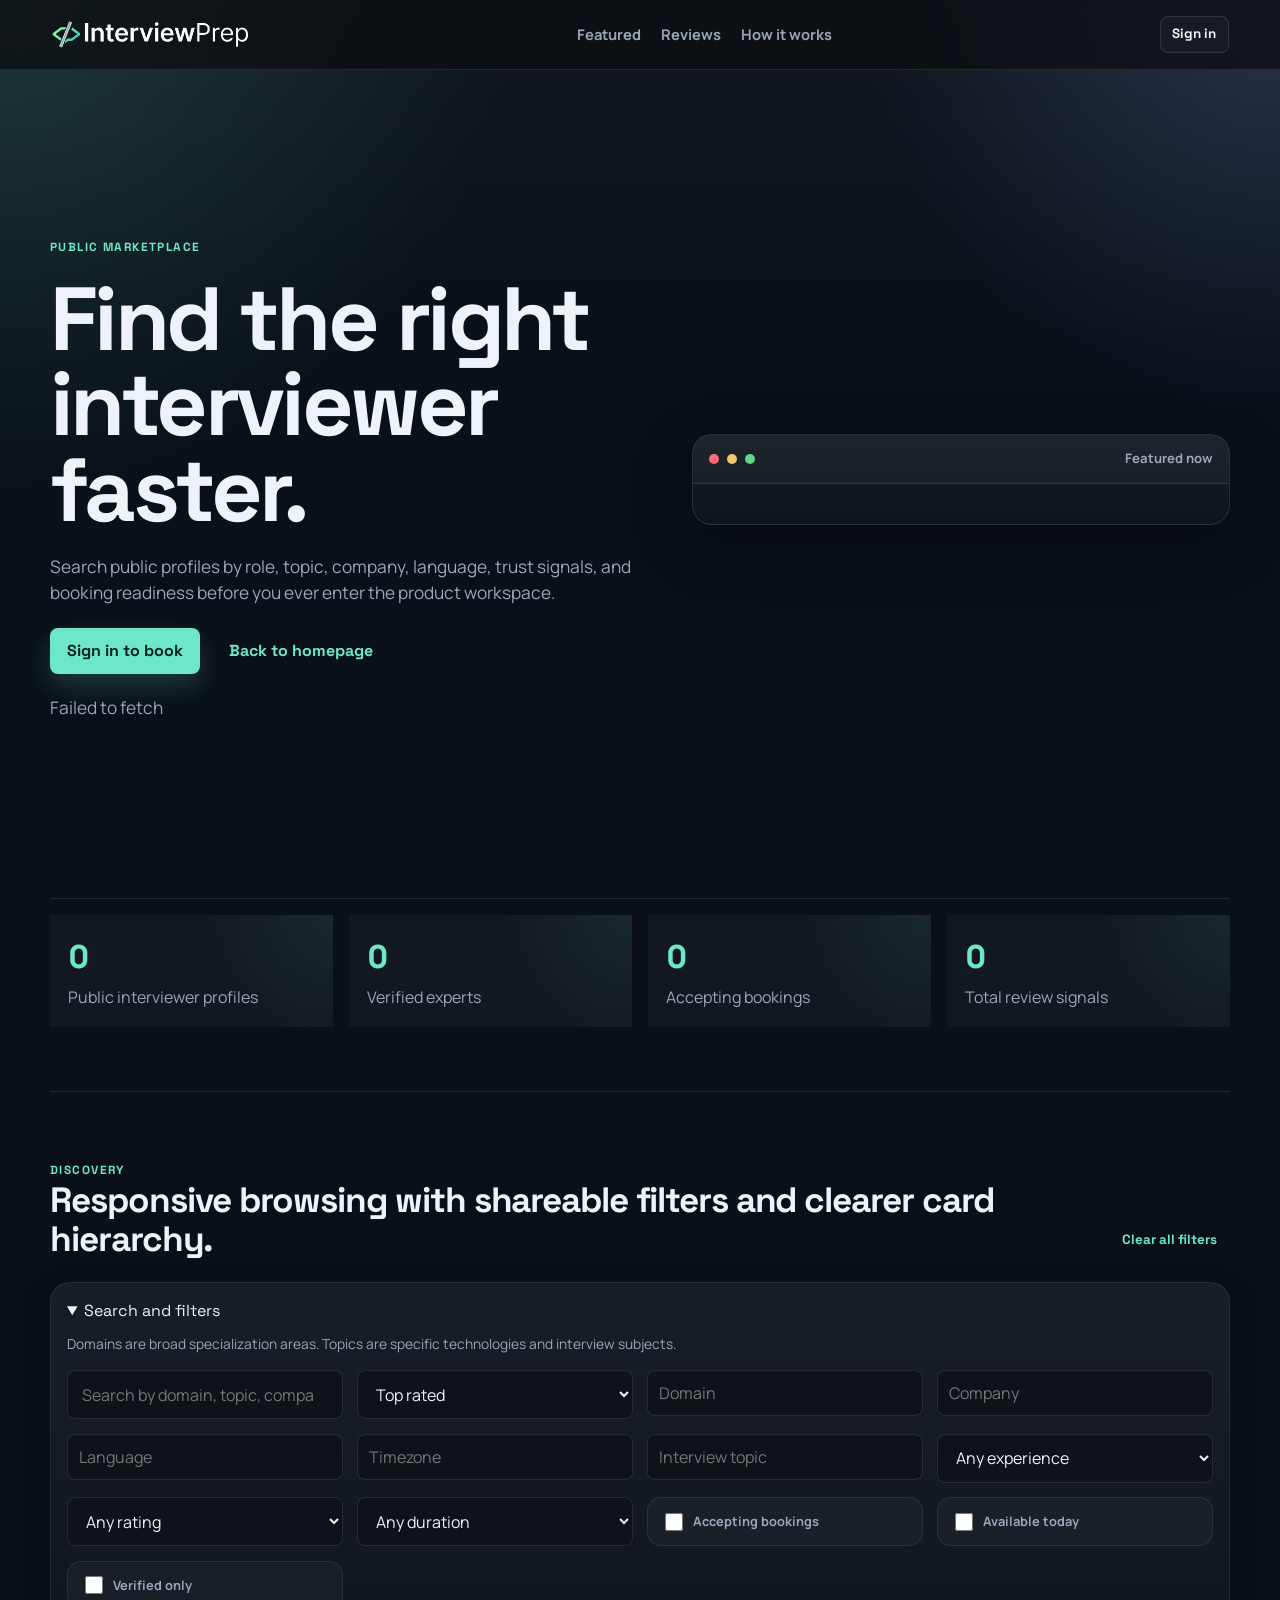
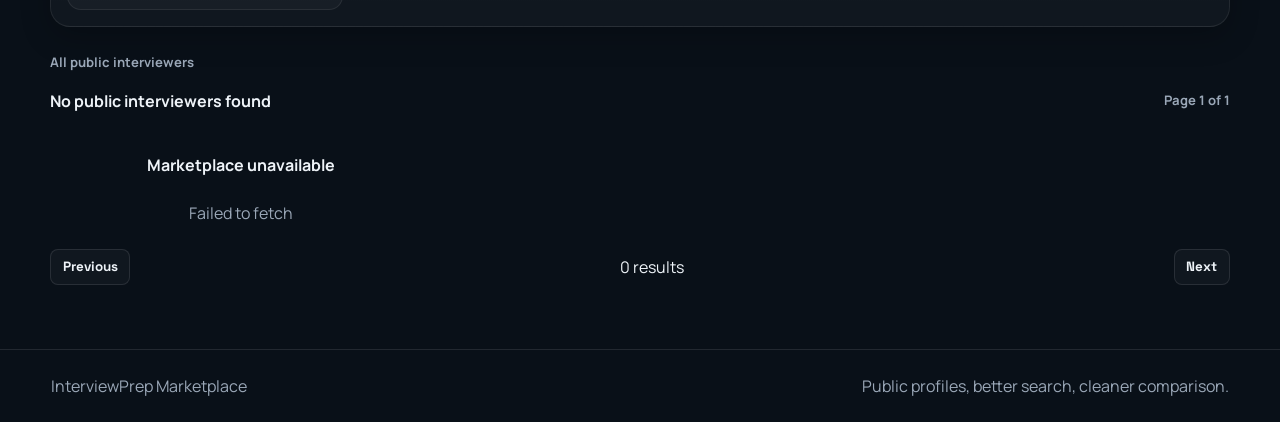
==== commit 427acb75: "unify marketplace and profile UX with domain/topic hierarchy and chip-based selectors" ====
--- a/frontend/marketplace.html
+++ b/frontend/marketplace.html
@@ -4,15 +4,15 @@
   <meta charset="UTF-8" />
   <meta name="viewport" content="width=device-width, initial-scale=1.0" />
   <title>InterviewPrep Marketplace | Browse Public Interviewers</title>
-  <meta name="description" content="Search public interviewer profiles by expertise, company, language, availability, and trust signals." />
+  <meta name="description" content="Search public interviewer profiles by domain, topic, company, language, availability, and trust signals." />
   <meta name="robots" content="index,follow" />
   <meta property="og:type" content="website" />
   <meta property="og:title" content="InterviewPrep Marketplace | Browse Public Interviewers" />
-  <meta property="og:description" content="Search public interviewer profiles by expertise, company, language, availability, and trust signals." />
+  <meta property="og:description" content="Search public interviewer profiles by domain, topic, company, language, availability, and trust signals." />
   <meta property="og:image" content="assets/brand/interviewprep-logo.png" />
   <meta name="twitter:card" content="summary_large_image" />
   <meta name="twitter:title" content="InterviewPrep Marketplace | Browse Public Interviewers" />
-  <meta name="twitter:description" content="Search public interviewer profiles by expertise, company, language, availability, and trust signals." />
+  <meta name="twitter:description" content="Search public interviewer profiles by domain, topic, company, language, availability, and trust signals." />
   <meta name="twitter:image" content="assets/brand/interviewprep-logo.png" />
   <link rel="canonical" href="https://interview-platform-frontend.onrender.com/marketplace.html" />
   <link rel="icon" type="image/png" sizes="32x32" href="assets/brand/favicon-32.png" />
@@ -76,15 +76,16 @@
 
       <details class="marketplace-filter-shell" open>
         <summary>Search and filters</summary>
+        <p class="marketplace-filter-note">Domains are broad specialization areas. Topics are specific technologies and interview subjects.</p>
         <div class="marketplace-filter-grid">
-          <input id="marketplace-search" type="search" placeholder="Search by skill, company, role, or name" />
+          <input id="marketplace-search" type="search" placeholder="Search by domain, topic, company, role, or name" />
           <select id="marketplace-sort">
             <option value="top-rated">Top rated</option>
             <option value="most-experienced">Most experienced</option>
             <option value="most-active">Most active</option>
             <option value="newest">Newest</option>
           </select>
-          <input id="filter-expertise" type="hidden" aria-label="Expertise" />
+          <input id="filter-expertise" type="hidden" aria-label="Interview domain" />
           <input id="filter-company" type="hidden" aria-label="Company" />
           <input id="filter-language" type="hidden" aria-label="Language" />
           <input id="filter-timezone" type="hidden" aria-label="Timezone" />
--- a/frontend/css/style.css
+++ b/frontend/css/style.css
@@ -780,6 +780,24 @@
   display: block;
 }
 
+.auth-panel-note {
+  display: grid;
+  gap: 0.28rem;
+  padding: 0.85rem;
+  margin-bottom: 1rem;
+  border: 1px solid rgba(110, 231, 200, 0.2);
+  border-radius: var(--radius);
+  background: rgba(110, 231, 200, 0.08);
+}
+
+.auth-panel-note strong {
+  color: var(--text);
+}
+
+.auth-panel-note span {
+  color: var(--muted);
+}
+
 .form-grid {
   display: grid;
   grid-template-columns: 1fr 1fr;
@@ -2741,6 +2759,22 @@
 .chip.active {
   color: var(--accent);
   border-color: rgba(110, 231, 200, 0.35);
+}
+
+.duration-pill-group {
+  display: flex;
+  flex-wrap: wrap;
+  gap: 0.55rem;
+}
+
+.duration-pill {
+  min-height: 38px;
+  background: rgba(255,255,255,0.03);
+}
+
+.duration-pill.active {
+  background: rgba(110, 231, 200, 0.12);
+  box-shadow: 0 0 0 3px rgba(110, 231, 200, 0.08);
 }
 
 .session-grid {
@@ -4204,10 +4238,13 @@
 }
 
 .marketplace-filter-shell {
+  position: relative;
+  z-index: 7;
   padding: 1rem;
   border: 1px solid rgba(255,255,255,0.08);
   background: linear-gradient(180deg, rgba(255,255,255,0.06), rgba(255,255,255,0.03));
   box-shadow: var(--shadow-soft);
+  overflow: visible;
 }
 
 .marketplace-filter-shell summary {
@@ -4216,11 +4253,26 @@
   color: var(--text);
 }
 
+.marketplace-filter-note {
+  margin-top: 0.65rem;
+  font-size: 0.86rem;
+}
+
 .marketplace-filter-grid {
   display: grid;
   grid-template-columns: repeat(4, minmax(0, 1fr));
   gap: 0.9rem;
   margin-top: 1rem;
+  align-items: start;
+  overflow: visible;
+}
+
+.marketplace-filter-grid .chip-combobox {
+  z-index: 1;
+}
+
+.marketplace-filter-grid .chip-combobox.open {
+  z-index: 48;
 }
 
 .marketplace-filter-grid .check-row {
@@ -4236,6 +4288,23 @@
   flex-wrap: wrap;
   gap: 0.6rem;
   margin: 1rem 0 0.65rem;
+}
+
+.public-marketplace-page .filter-chip-row {
+  flex-wrap: wrap;
+  overflow: visible;
+  padding-bottom: 0;
+}
+
+.marketplace-shortcuts .chip,
+.public-marketplace-page .filter-chip-row .chip {
+  white-space: normal;
+  text-align: left;
+}
+
+.marketplace-shortcuts .chip.active,
+.public-marketplace-page .filter-chip-row .chip.active {
+  background: rgba(110, 231, 200, 0.1);
 }
 
 .marketplace-results-head {
